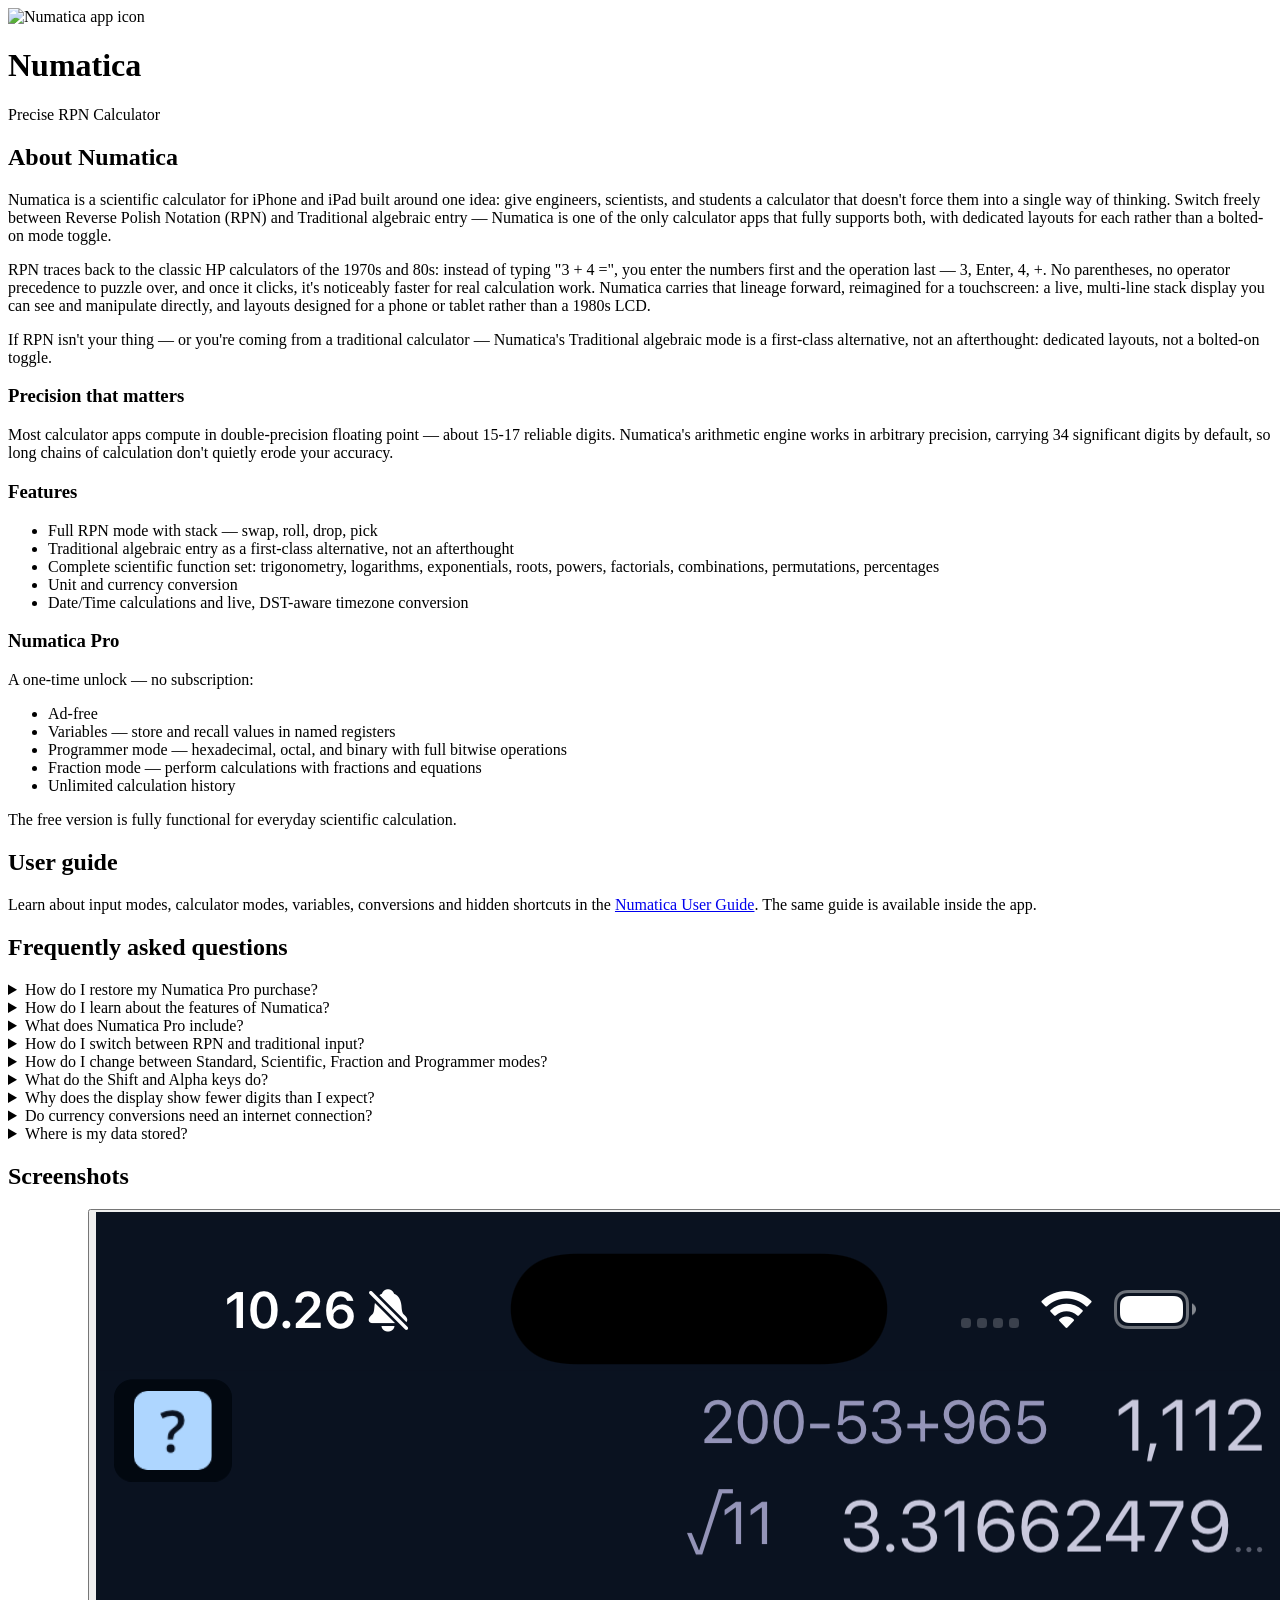
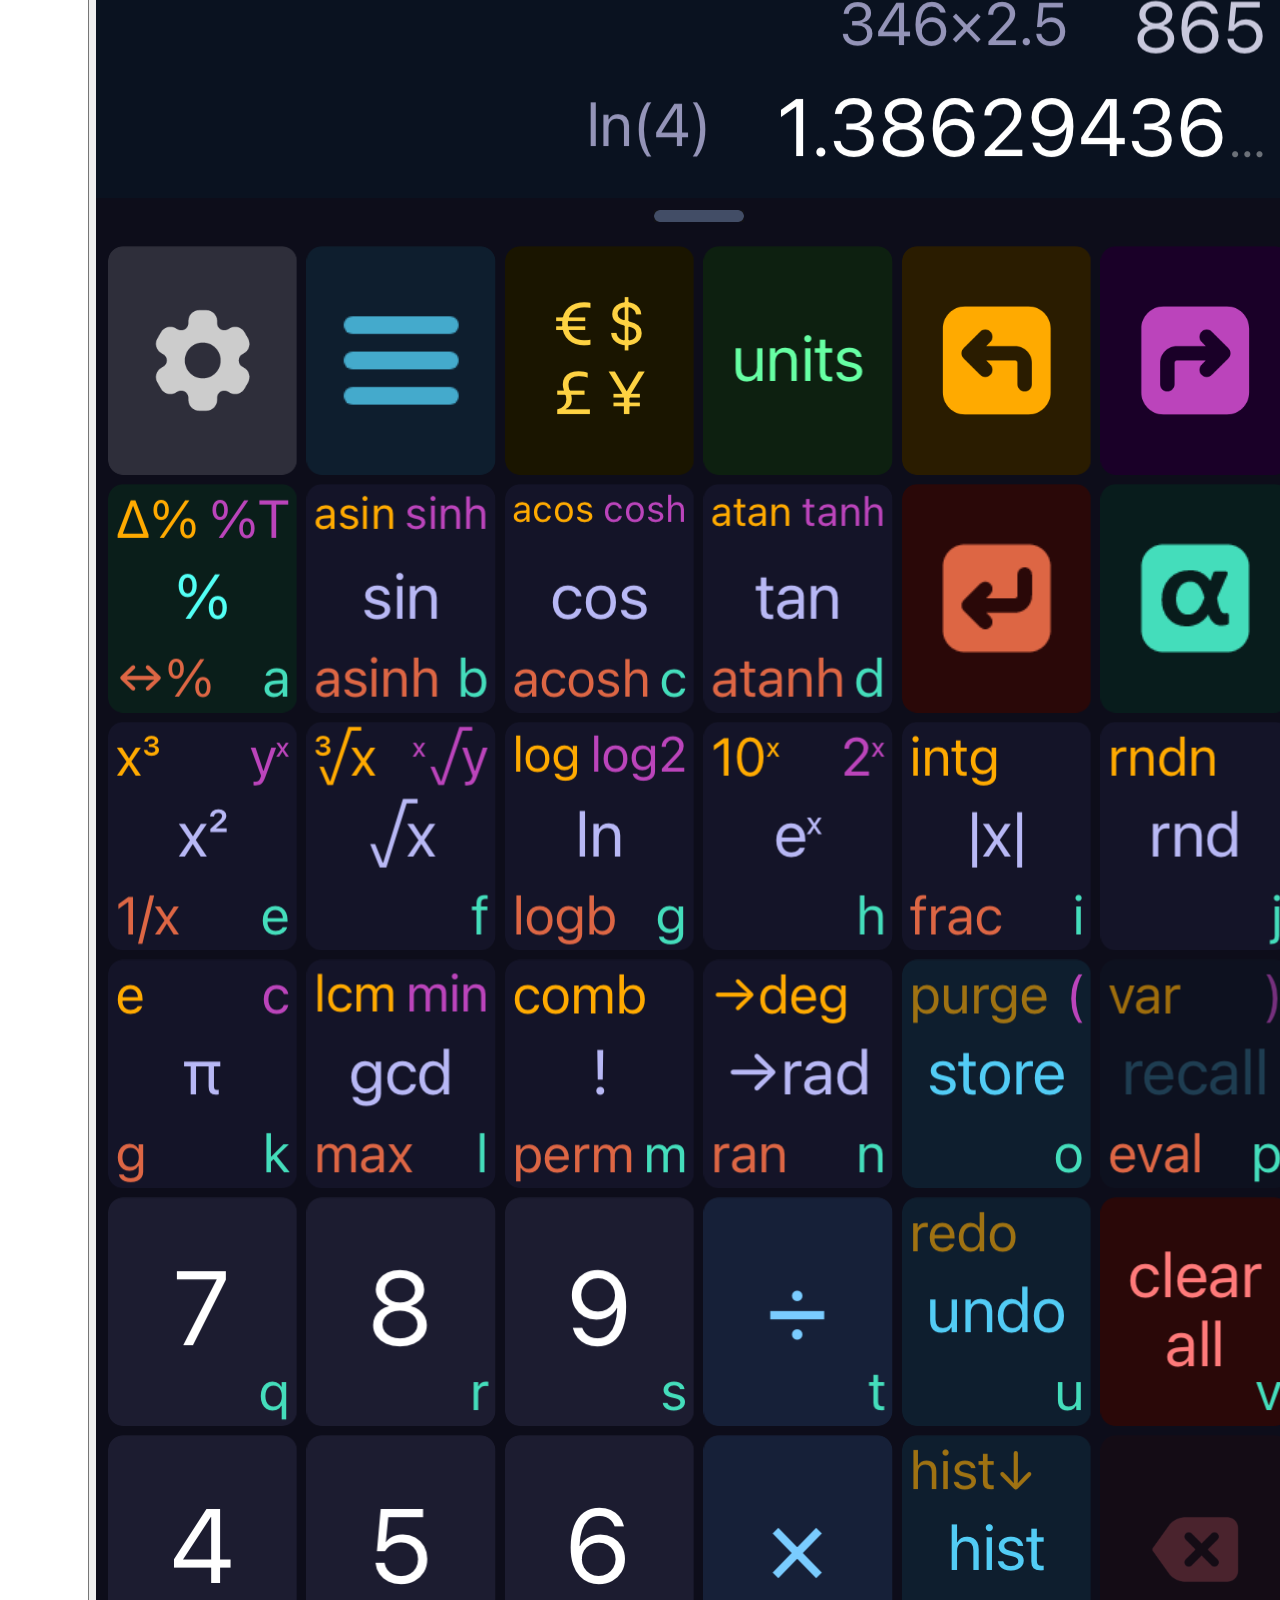
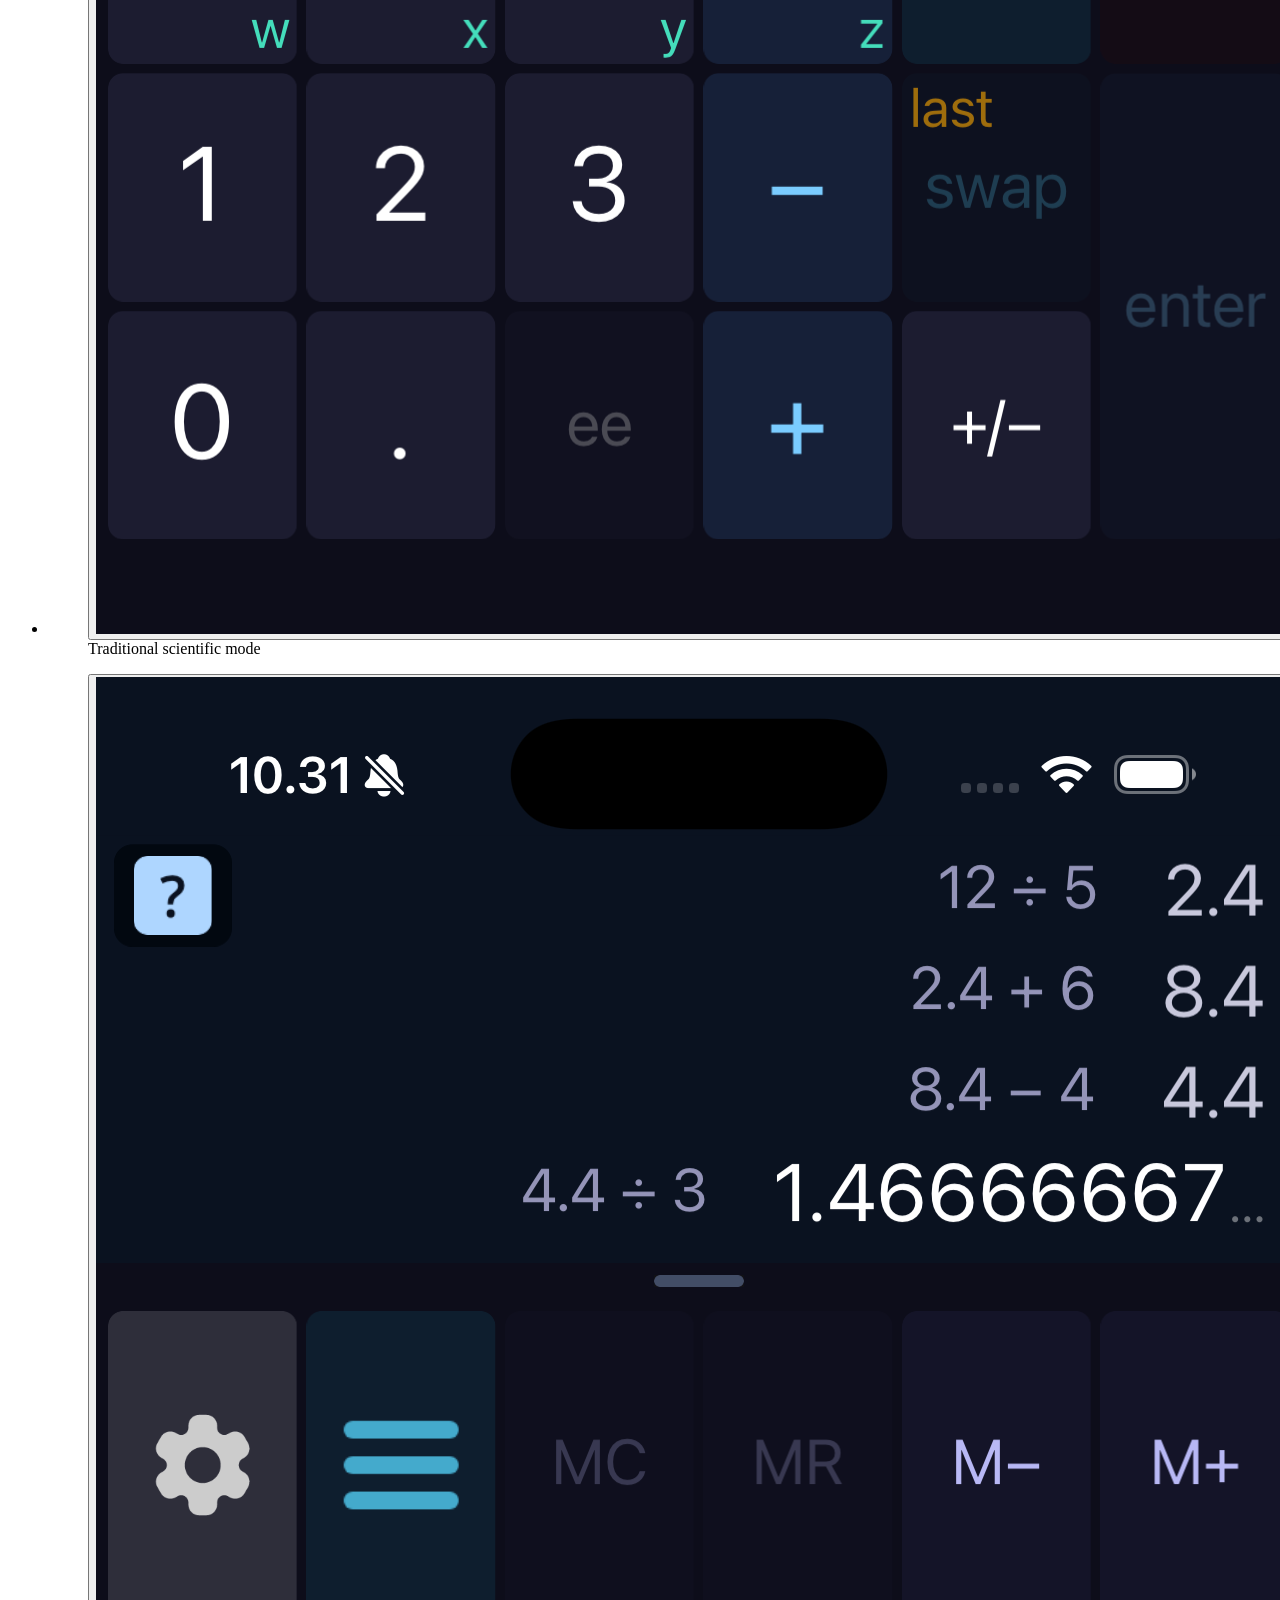
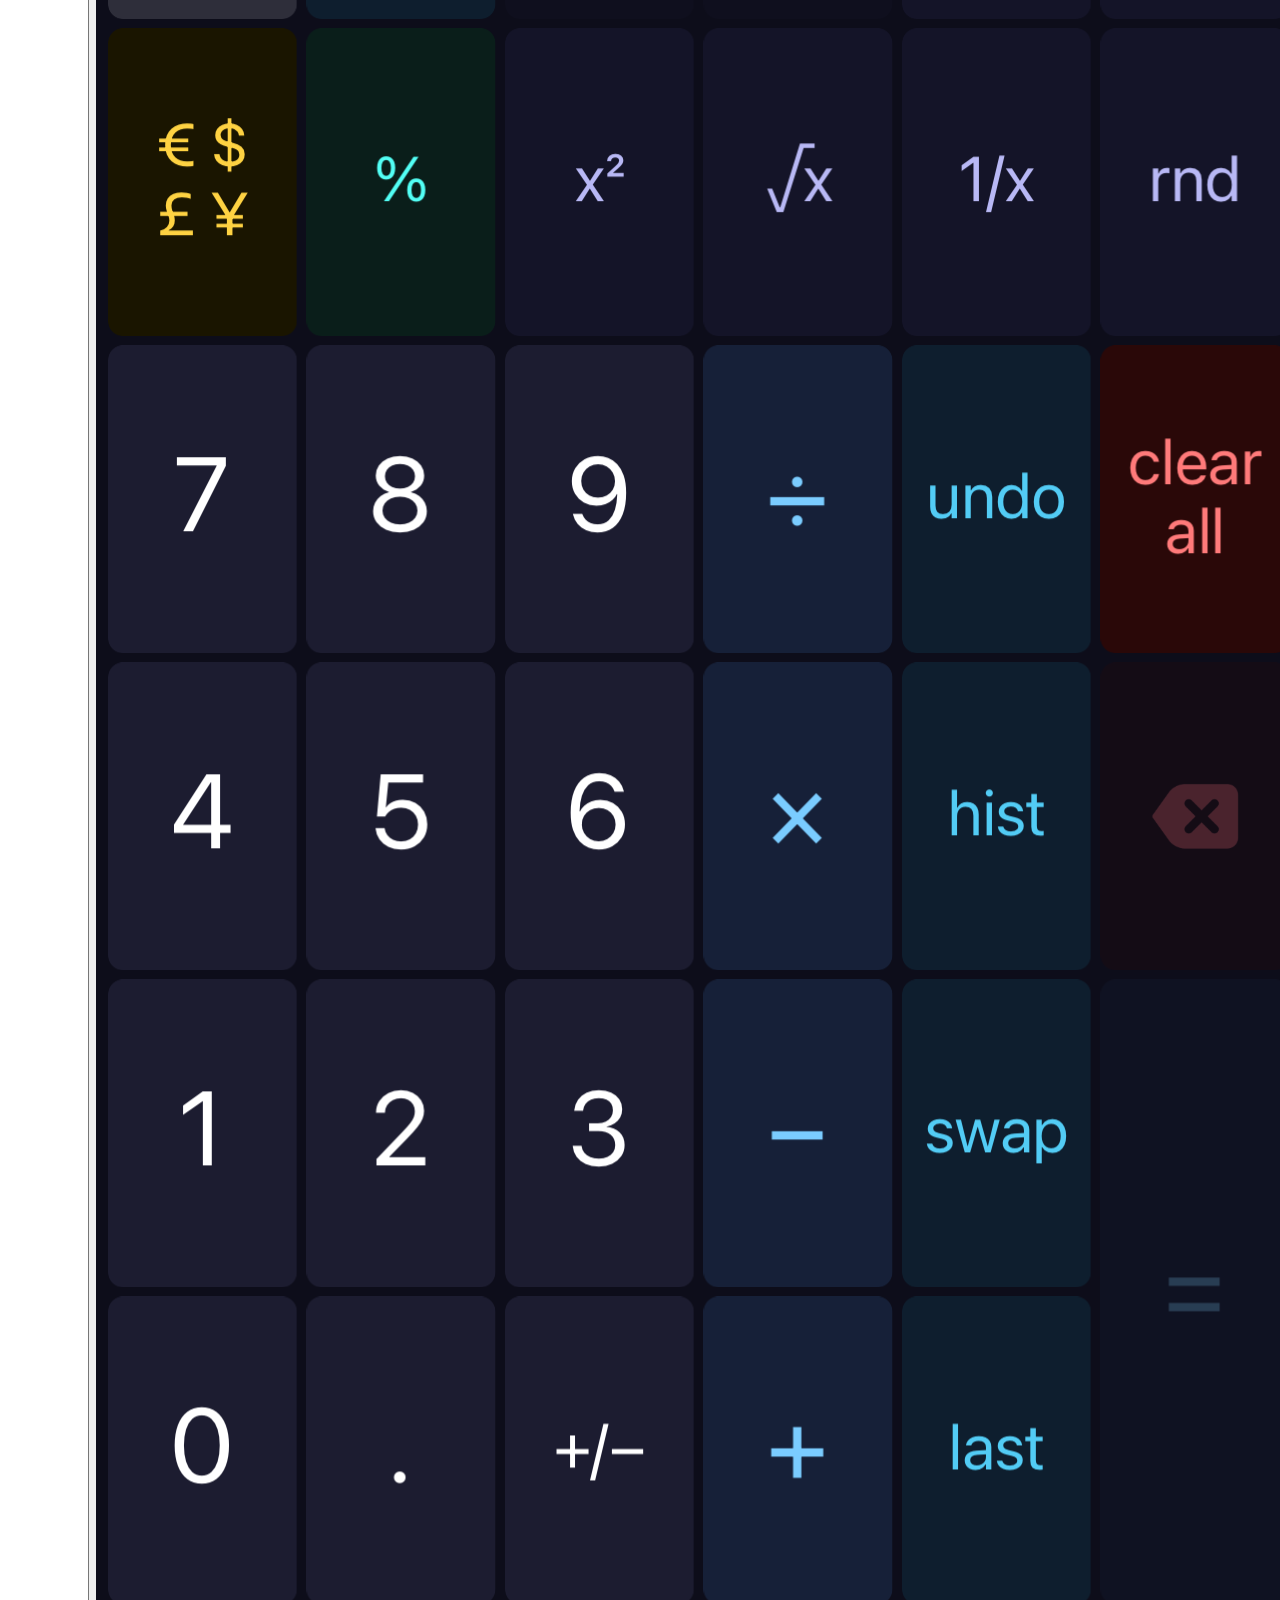
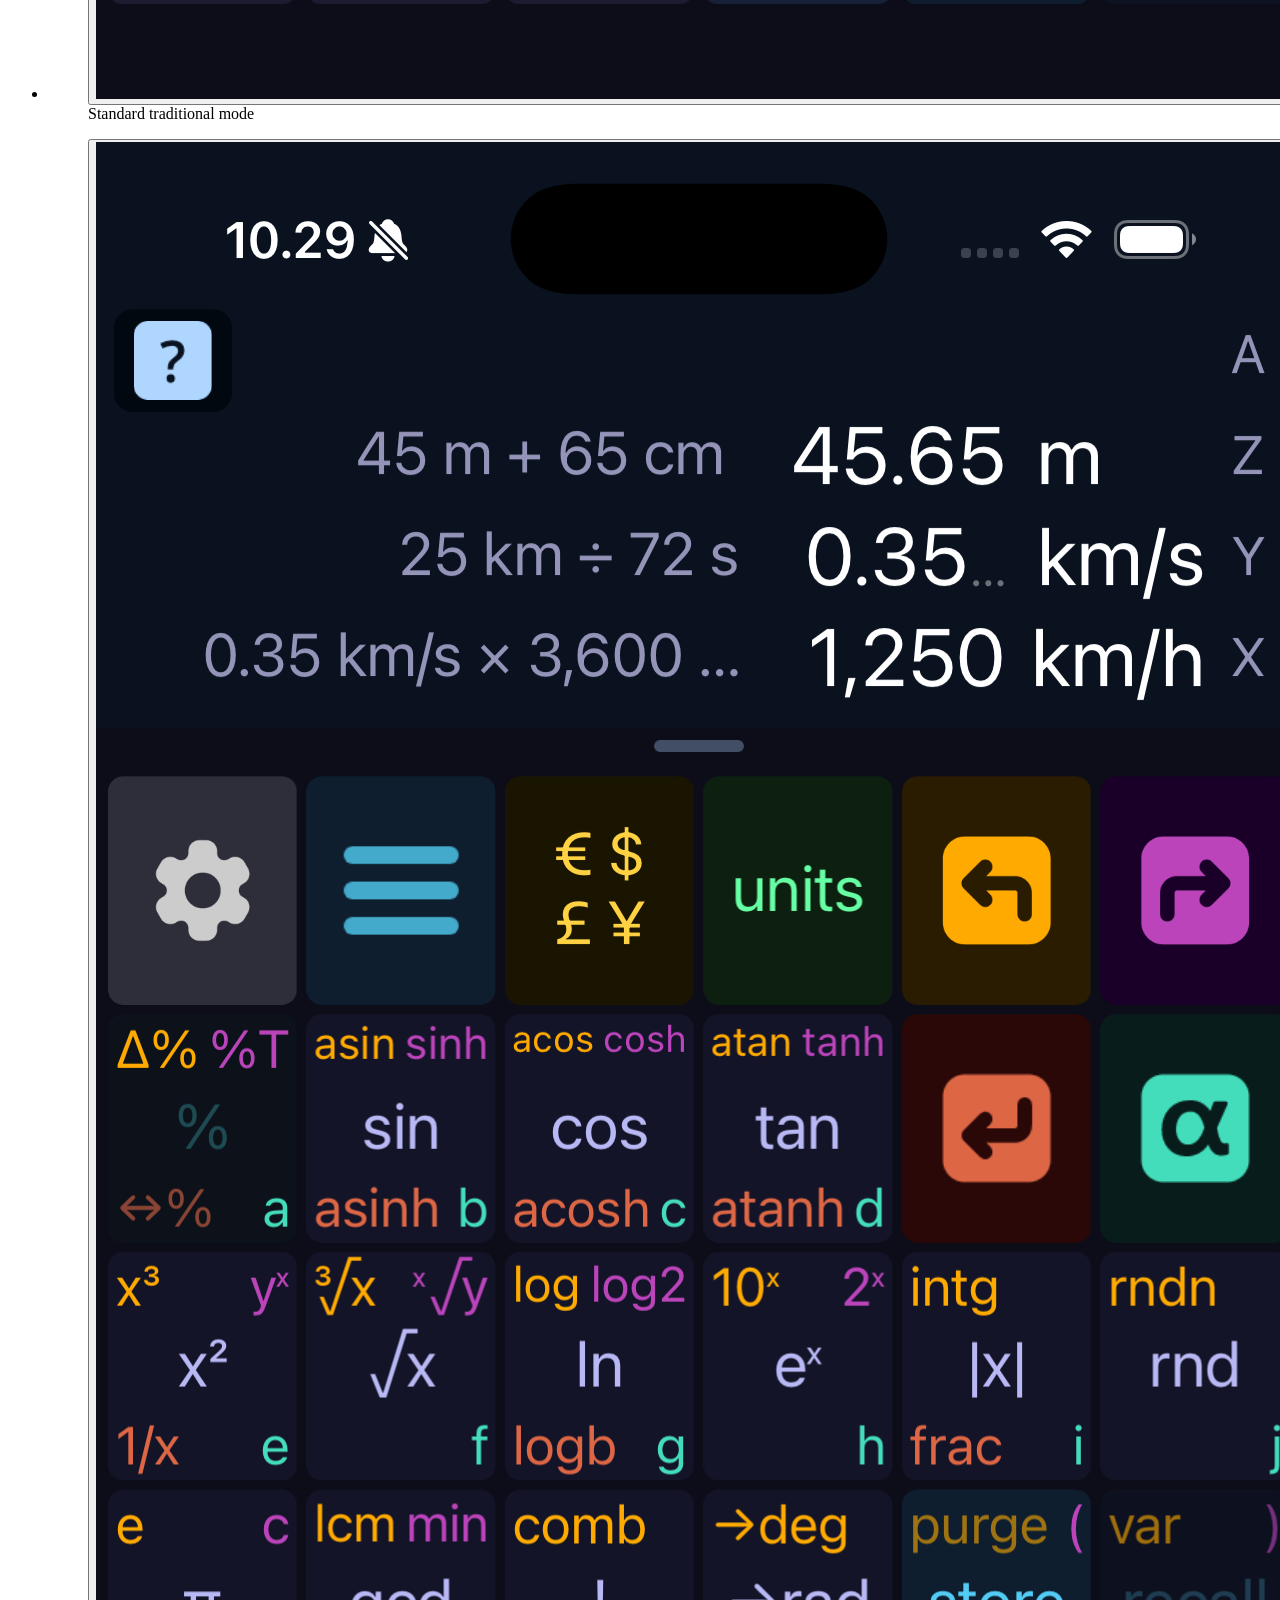
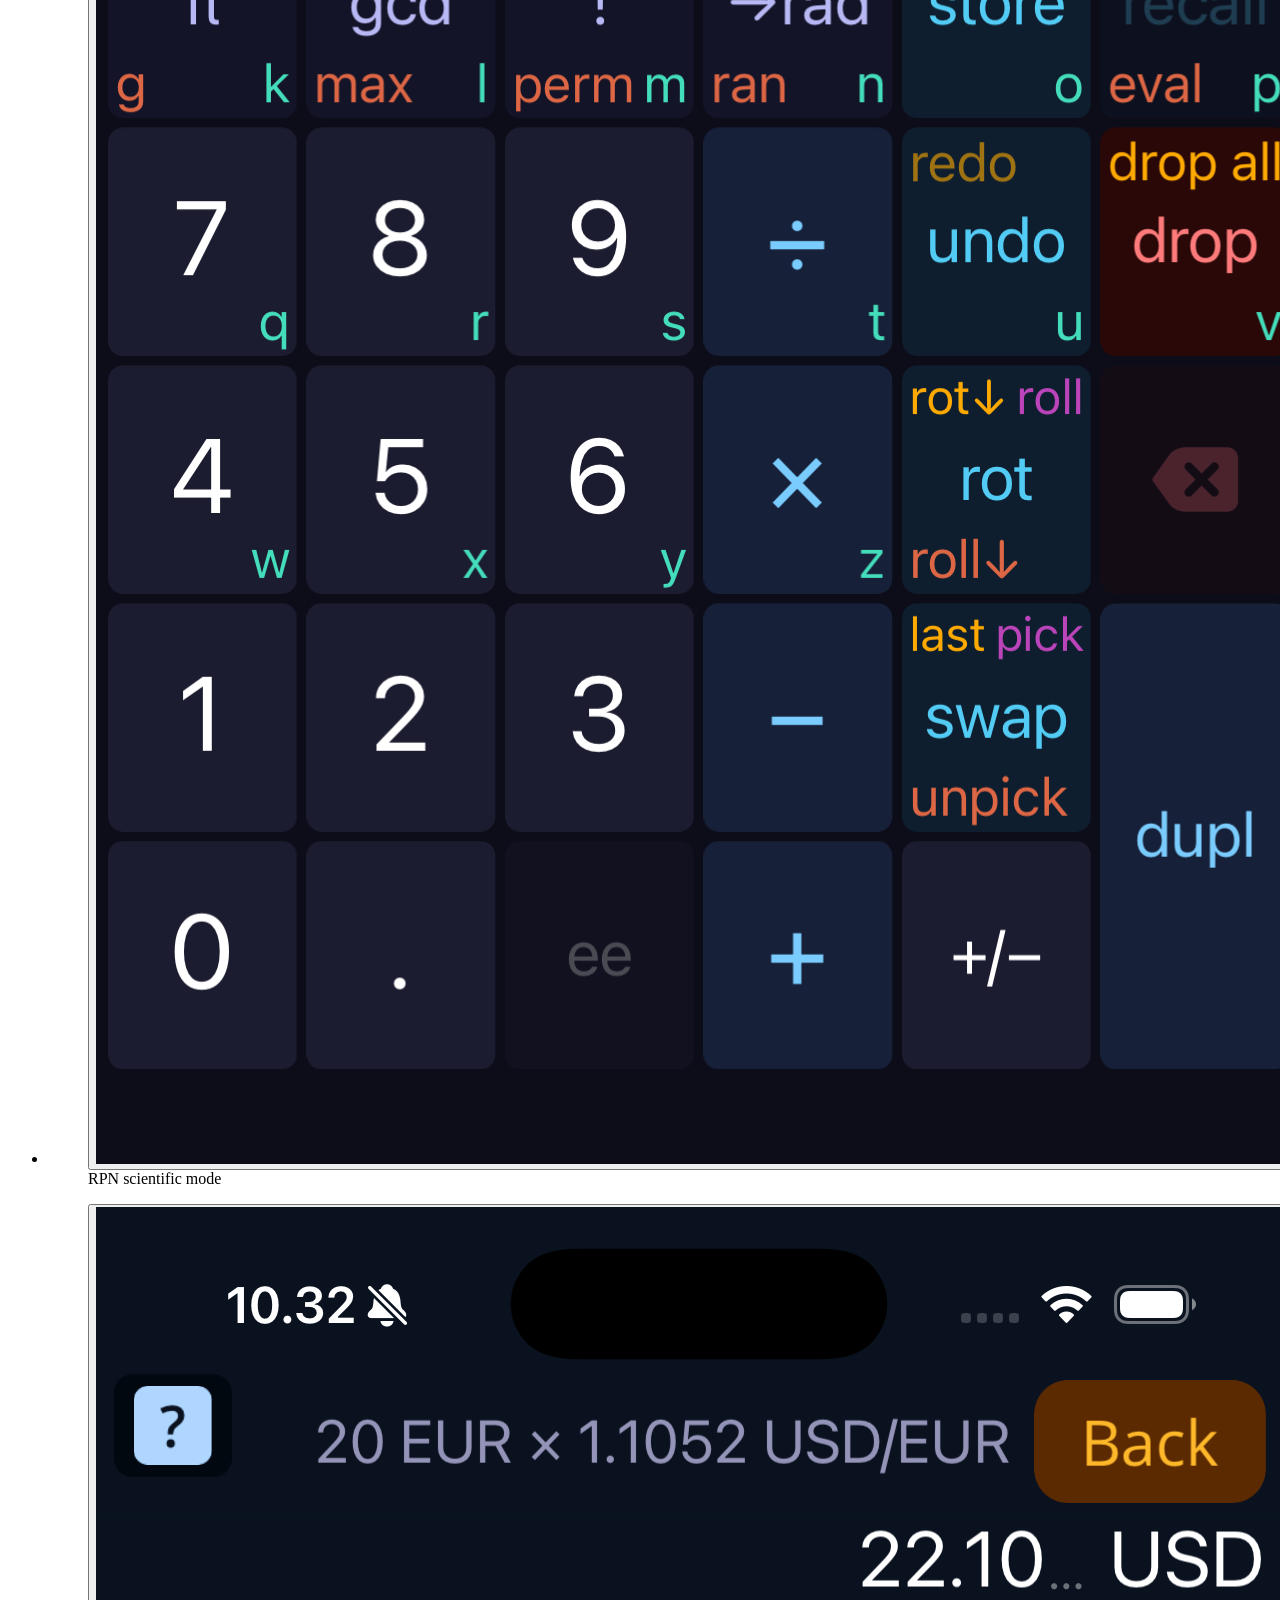
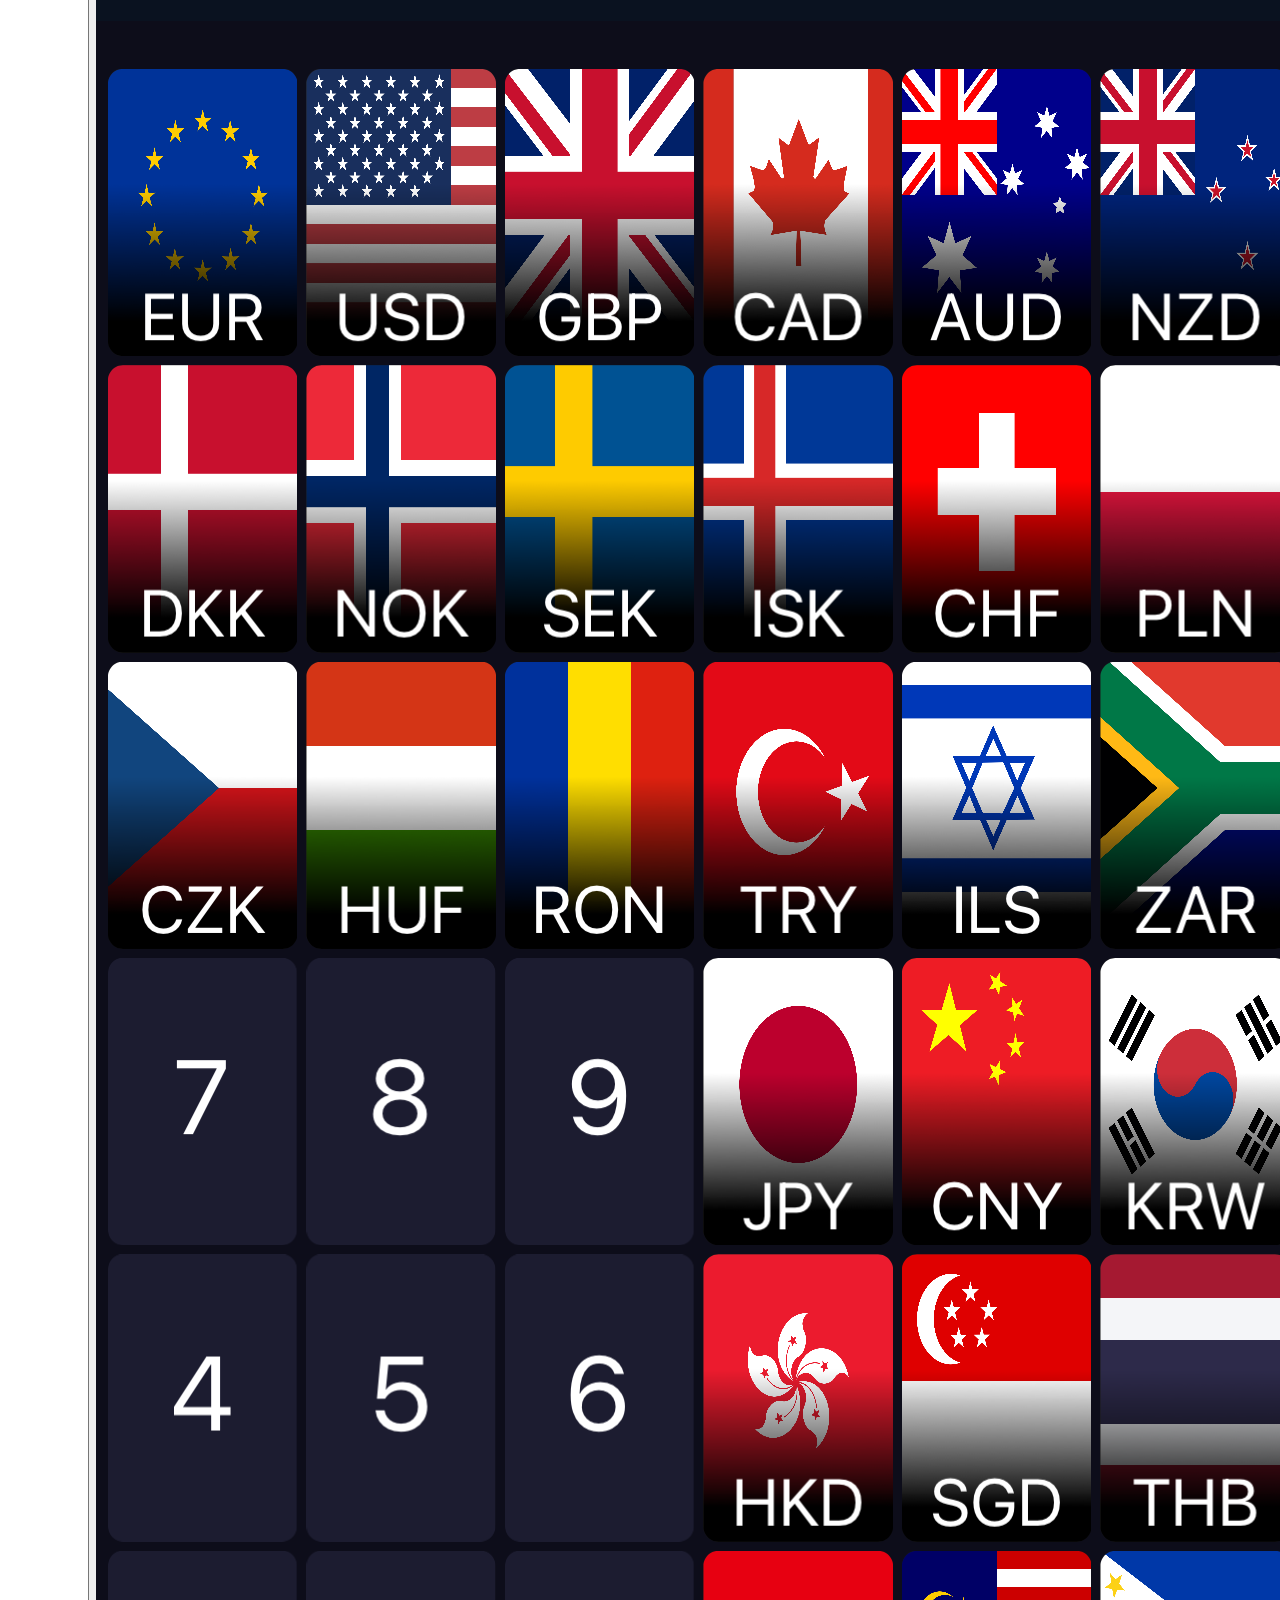
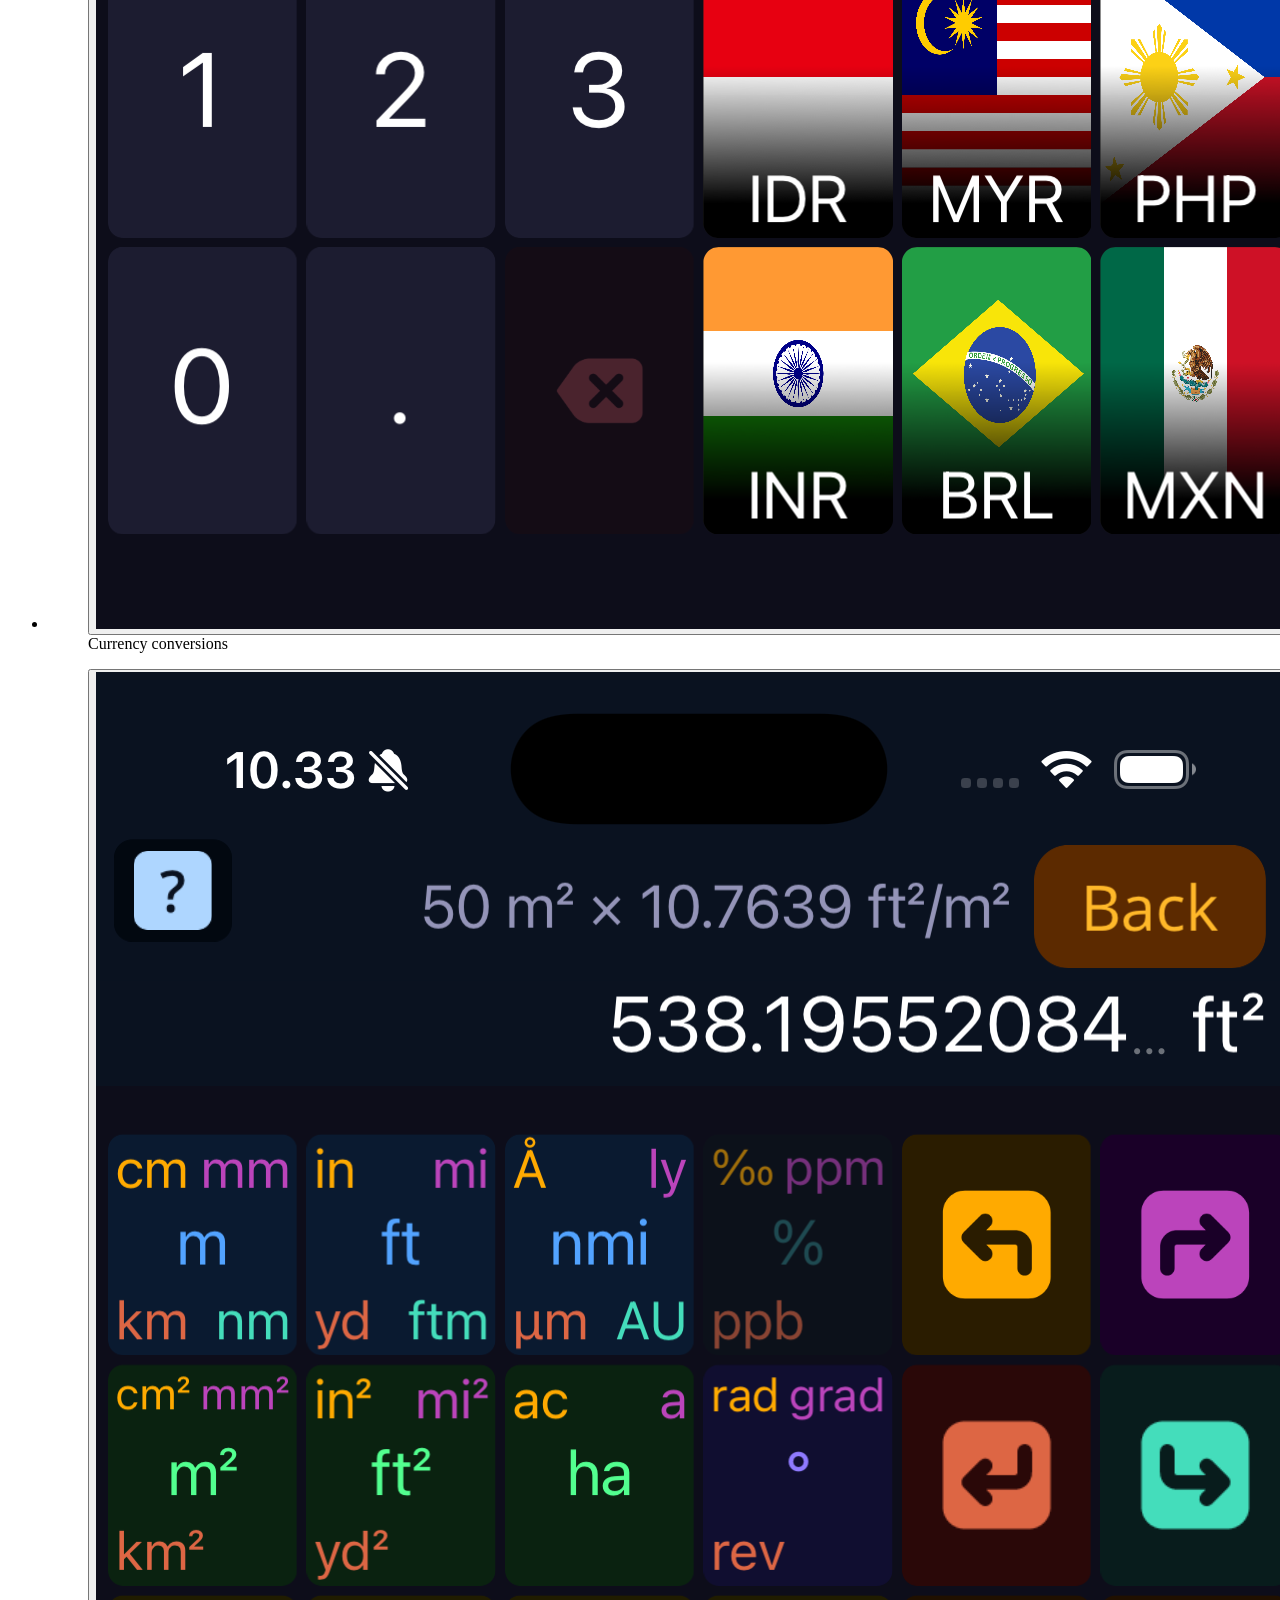
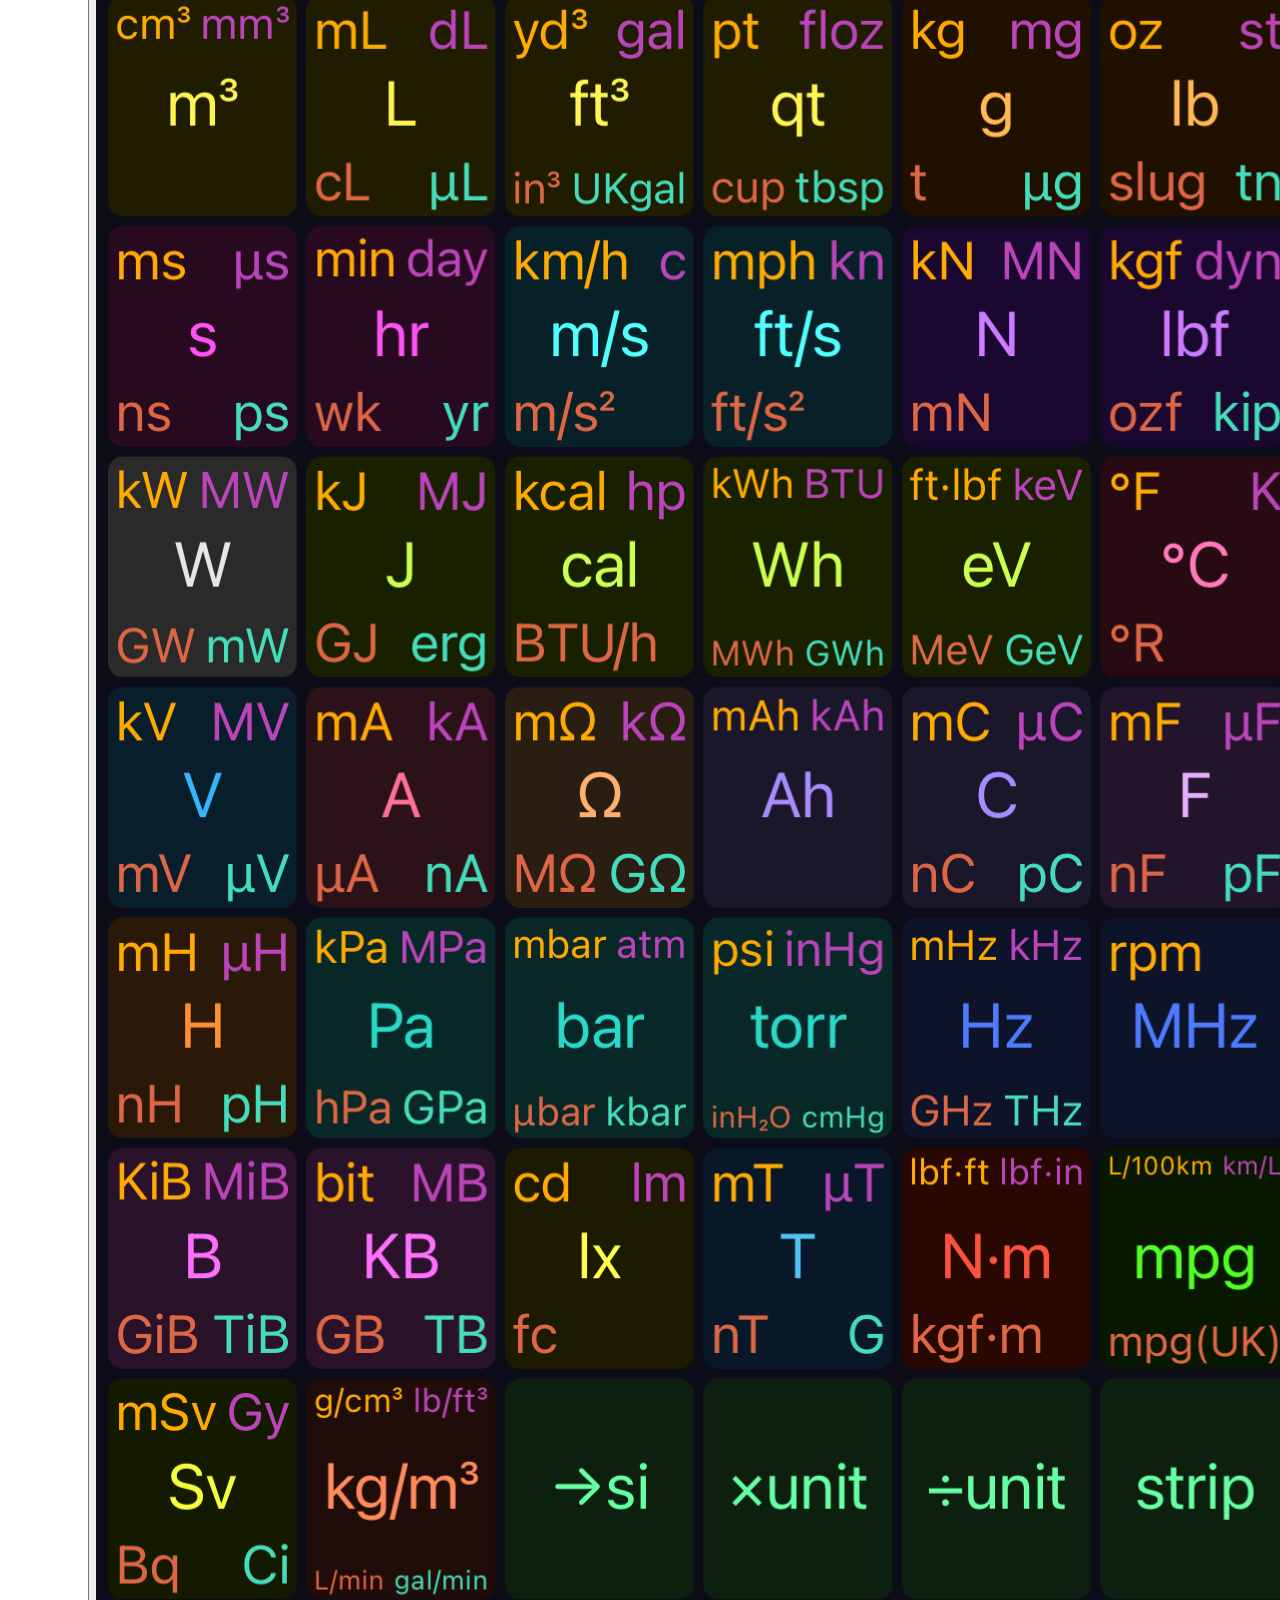
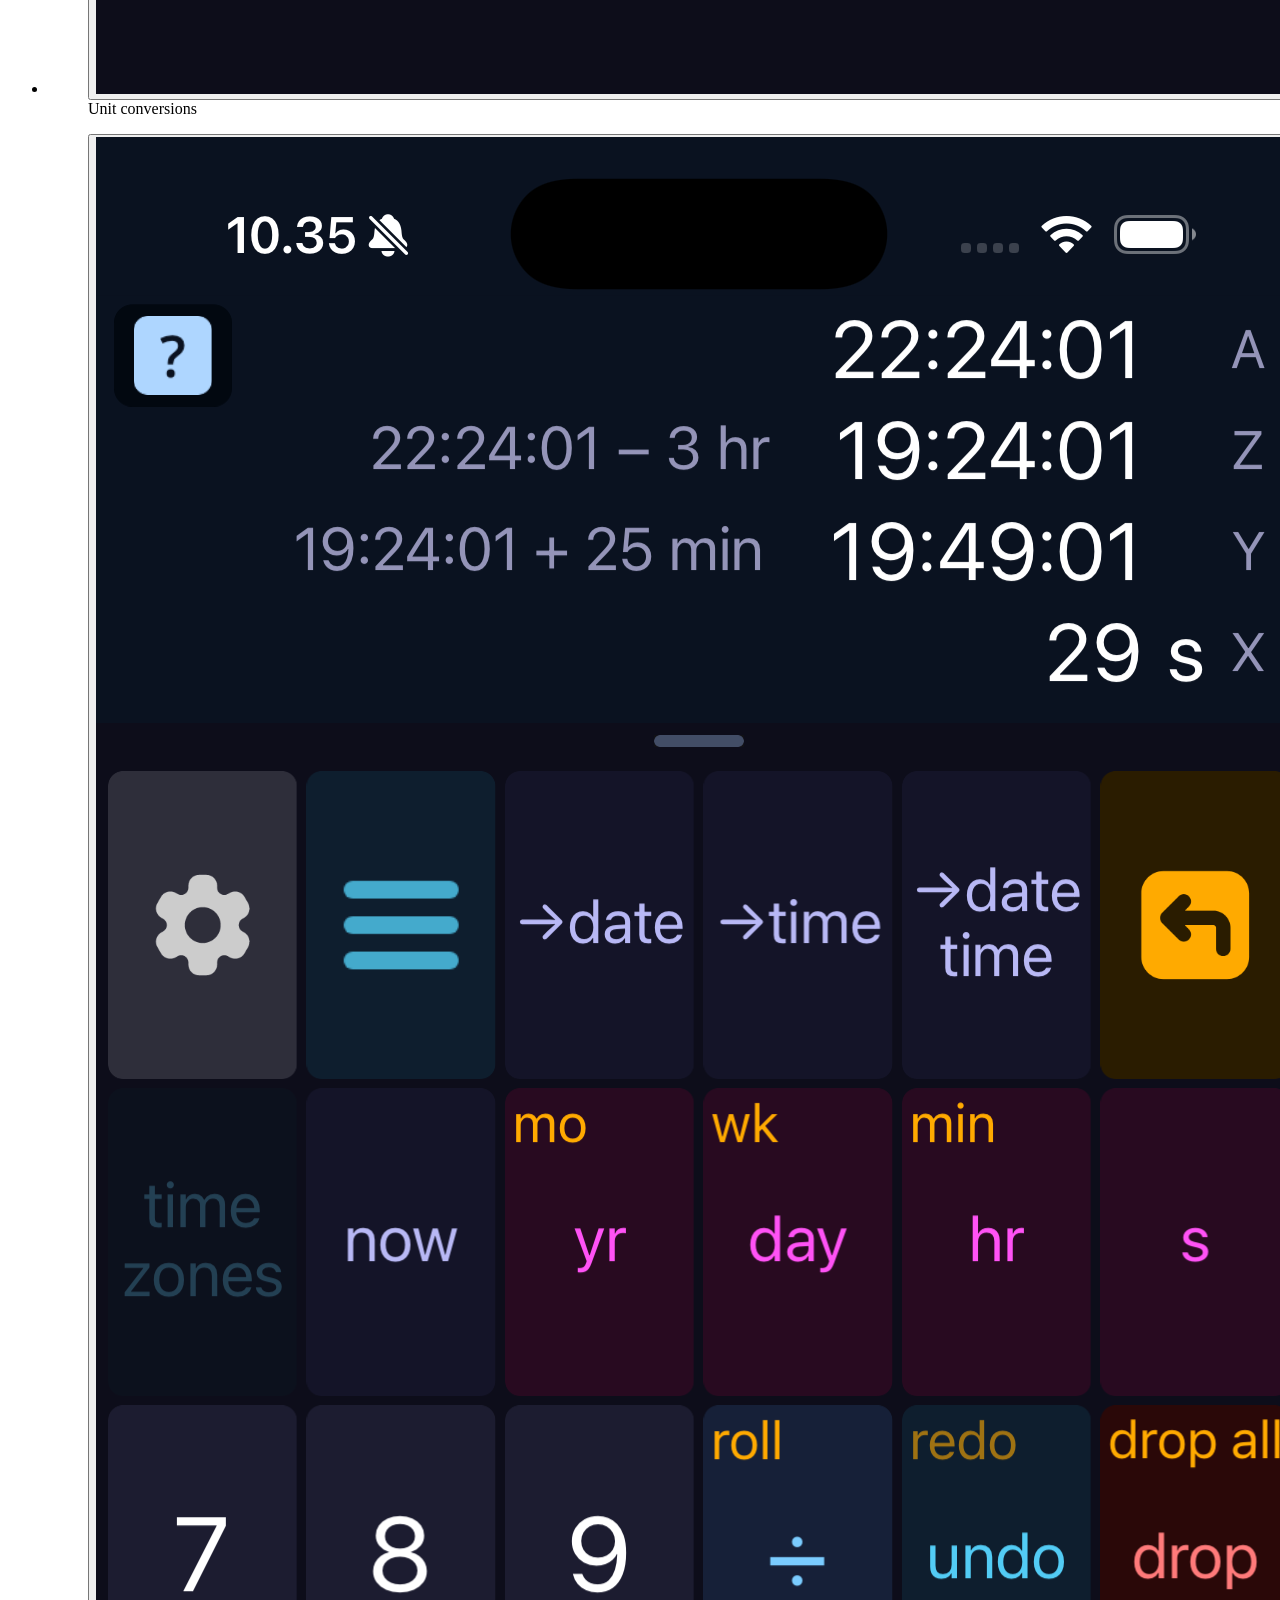
==== index.html @ e8841042 "Update screenshots and remove settings screenshot Co-Authored-By: Claude Opus 5.5 <noreply@anthropic" ====
<!DOCTYPE html>
<html lang="en">
<head>
<meta charset="utf-8">
<meta name="viewport" content="width=device-width, initial-scale=1">
<title>Numatica</title>
<meta name="description" content="Numatica is a scientific calculator for iPhone and iPad that fully supports both RPN and Traditional algebraic entry.">
<link rel="icon" href="favicon.svg" type="image/svg+xml">
<link rel="stylesheet" href="style.css">
</head>
<body>
<main>

<header class="hero">
  <img src="logo.svg" alt="Numatica app icon" width="96" height="96">
  <div>
    <h1>Numatica</h1>
    <p>Precise RPN Calculator</p>
  </div>
</header>

<section class="about">
  <h2>About Numatica</h2>
  <p>Numatica is a scientific calculator for iPhone and iPad built around one idea: give engineers,
    scientists, and students a calculator that doesn't force them into a single way of thinking.
    Switch freely between Reverse Polish Notation (RPN) and Traditional algebraic entry — Numatica is
    one of the only calculator apps that fully supports both, with dedicated layouts for each rather
    than a bolted-on mode toggle.</p>
  <p>RPN traces back to the classic HP calculators of the 1970s and 80s: instead of typing
    "3 + 4 =", you enter the numbers first and the operation last — 3, Enter, 4, +. No parentheses,
    no operator precedence to puzzle over, and once it clicks, it's noticeably faster for real
    calculation work. Numatica carries that lineage forward, reimagined for a touchscreen: a live,
    multi-line stack display you can see and manipulate directly, and
    layouts designed for a phone or tablet rather than a 1980s LCD.</p>
  <p>If RPN isn't your thing — or you're coming from a traditional calculator — Numatica's Traditional
    algebraic mode is a first-class alternative, not an afterthought: dedicated layouts, not a
    bolted-on toggle.</p>

  <h3>Precision that matters</h3>
  <p>Most calculator apps compute in double-precision floating point — about 15-17 reliable digits.
    Numatica's arithmetic engine works in arbitrary precision, carrying 34 significant digits by
    default, so long chains of calculation don't quietly erode your accuracy.</p>

  <h3>Features</h3>
  <ul>
    <li>Full RPN mode with stack — swap, roll, drop, pick</li>
    <li>Traditional algebraic entry as a first-class alternative, not an afterthought</li>
    <li>Complete scientific function set: trigonometry, logarithms, exponentials, roots, powers,
      factorials, combinations, permutations, percentages</li>
    <li>Unit and currency conversion</li>
    <li>Date/Time calculations and live, DST-aware timezone conversion</li>
  </ul>

  <h3>Numatica Pro</h3>
  <p>A one-time unlock — no subscription:</p>
  <ul>
    <li>Ad-free</li>
    <li>Variables — store and recall values in named registers</li>
    <li>Programmer mode — hexadecimal, octal, and binary with full bitwise operations</li>
    <li>Fraction mode — perform calculations with fractions and equations</li>
    <li>Unlimited calculation history</li>
  </ul>
  <p>The free version is fully functional for everyday scientific calculation.</p>
</section>

<h2>User guide</h2>
<p>Learn about input modes, calculator modes, variables, conversions and hidden shortcuts in the
  <a href="guide/">Numatica User Guide</a>. The same guide is available inside the app.</p>

<h2>Frequently asked questions</h2>

<details>
  <summary>How do I restore my Numatica Pro purchase?</summary>
  <p>Open <strong>Settings</strong> and tap <strong>Restore Purchase</strong>, signed in with the same Apple
    Account used to buy Numatica Pro. You can also tap <strong>Restore Purchase</strong> on the Numatica Pro screen.</p>
</details>

<details>
  <summary>How do I learn about the features of Numatica?</summary>
  <p><strong>Help Hint button:</strong> tap the <strong>?</strong> button in the upper-left corner of the
    calculator to enter Help Hint mode. The calculator freezes, and tapping any button shows a popup describing
    what it does. Tap the <strong>?</strong> again, or the popup, to leave Help Hint mode.</p>
  <p><strong>User guide:</strong> in the app, open <strong>Settings</strong>
    and tap the <strong>User Guide</strong> button at the top. You can also access it here at <a href="guide/">Numatica User Guide</a>.</p>
</details>

<details>
  <summary>What does Numatica Pro include?</summary>
  <p>A one-time purchase, with no subscription: variables, Programmer layouts (hex, octal, binary and
    bitwise operations), Fraction and equation mode, full calculation history, and all future Pro features.
    Pro also removes advertising.</p>
</details>

<details>
  <summary>How do I switch between RPN and traditional input?</summary>
  <p>Go to <strong>Settings</strong> &rarr; <strong>Input Mode</strong>. You can switch at any time, and your
    current value carries over. See the <a href="guide/">user guide</a> for how RPN works.</p>
</details>

<details>
  <summary>How do I change between Standard, Scientific, Fraction and Programmer modes?</summary>
  <p>Go to <strong>Settings</strong> &rarr; <strong>Calculator Mode</strong>.</p>
</details>

<details>
  <summary>What do the Shift and Alpha keys do?</summary>
  <p>Each button can carry alternate functions in its corners. Use the <strong>Shift</strong> keys to reach them,
    or the Alpha key to pick variable names. You can also press a button and slide toward the corner holding the
    action you want. Tap the <strong>?</strong> icon in the top-left status bar, then tap any button to see what it does.</p>
</details>

<details>
  <summary>Why does the display show fewer digits than I expect?</summary>
  <p>Numatica rounds the display to your decimal-places setting but keeps full precision internally.
    Tap the value on screen to toggle between the rounded and the full-precision display.
    Change the number of decimal places displayed in <strong>Settings</strong>.</p>
</details>

<details>
  <summary>Do currency conversions need an internet connection?</summary>
  <p>Currency conversions use live exchange rates, so they need a connection to update.</p>
</details>

<details>
  <summary>Where is my data stored?</summary>
  <p>Your calculations, history, variables and settings are stored only on your device. See the
    <a href="privacy/">Privacy Policy</a> for details.</p>
</details>

<h2>Screenshots</h2>
<ul class="shots">
  <li><figure><button class="zoom" type="button"><img src="img/01-traditional-scientific.png" width="1206" height="2622" loading="lazy" alt="Traditional scientific calculator keypad"></button><figcaption>Traditional scientific mode</figcaption></figure></li>
  <li><figure><button class="zoom" type="button"><img src="img/02-standard-traditional.png" width="1206" height="2622" loading="lazy" alt="Standard calculator keypad"></button><figcaption>Standard traditional mode</figcaption></figure></li>
  <li><figure><button class="zoom" type="button"><img src="img/03-rpn-scientific.png" width="1206" height="2622" loading="lazy" alt="Scientific calculator with a multi-line stack display"></button><figcaption>RPN scientific mode</figcaption></figure></li>
  <li><figure><button class="zoom" type="button"><img src="img/04-currencies.png" width="1206" height="2622" loading="lazy" alt="Currency conversion browser"></button><figcaption>Currency conversions</figcaption></figure></li>
  <li><figure><button class="zoom" type="button"><img src="img/05-units.png" width="1206" height="2622" loading="lazy" alt="Unit conversion browser"></button><figcaption>Unit conversions</figcaption></figure></li>
  <li><figure><button class="zoom" type="button"><img src="img/06-date-time.png" width="1206" height="2622" loading="lazy" alt="Date and time calculations"></button><figcaption>Date &amp; time mode</figcaption></figure></li>
  <li><figure><button class="zoom" type="button"><img src="img/07-timezones.png" width="1206" height="2622" loading="lazy" alt="Time zone conversion"></button><figcaption>Time zone conversions</figcaption></figure></li>
  <li><figure><button class="zoom" type="button"><img src="img/08-programmer.png" width="1206" height="2622" loading="lazy" alt="Programmer mode with hexadecimal keypad"></button><figcaption>Programmer mode</figcaption></figure></li>
  <li><figure><button class="zoom" type="button"><img src="img/09-history.png" width="1206" height="2622" loading="lazy" alt="Calculation history"></button><figcaption>Calculation history</figcaption></figure></li>
</ul>

<section class="contact">
  <h2>Contact</h2>
  <p><a href="mailto:numatica@fastmail.com">numatica@fastmail.com</a></p>
</section>

</main>

<dialog class="lightbox" aria-label="Screenshot viewer">
  <img alt="">
  <p class="lb-caption"></p>
  <button type="button" class="lb-btn lb-close" aria-label="Close">&times;</button>
  <button type="button" class="lb-btn lb-prev" aria-label="Previous screenshot">&lsaquo;</button>
  <button type="button" class="lb-btn lb-next" aria-label="Next screenshot">&rsaquo;</button>
</dialog>

<script>
(function () {
  var dialog = document.querySelector(".lightbox");
  if (!dialog || !dialog.showModal) { return; }
  var thumbs = Array.prototype.slice.call(document.querySelectorAll(".shots .zoom"));
  var img = dialog.querySelector("img");
  var caption = dialog.querySelector(".lb-caption");
  var current = 0;

  function show(i) {
    current = (i + thumbs.length) % thumbs.length;
    var src = thumbs[current].querySelector("img");
    img.src = src.getAttribute("src");
    img.alt = src.alt;
    caption.textContent = thumbs[current].parentNode.querySelector("figcaption").textContent;
  }

  thumbs.forEach(function (t, i) {
    t.addEventListener("click", function () {
      show(i);
      dialog.showModal();
      document.documentElement.classList.add("lb-open");
    });
  });

  dialog.querySelector(".lb-prev").addEventListener("click", function (e) { e.stopPropagation(); show(current - 1); });
  dialog.querySelector(".lb-next").addEventListener("click", function (e) { e.stopPropagation(); show(current + 1); });
  dialog.addEventListener("click", function () { dialog.close(); });
  dialog.addEventListener("close", function () {
    document.documentElement.classList.remove("lb-open");
    thumbs[current].focus();
  });
  dialog.addEventListener("keydown", function (e) {
    if (e.key === "ArrowLeft") { show(current - 1); }
    else if (e.key === "ArrowRight") { show(current + 1); }
  });
})();
</script>

<footer>
  <a href="guide/">User Guide</a> &middot;
  <a href="privacy/">Privacy Policy</a> &middot;
  &copy; Jesper Laursen Thiesen
</footer>
</body>
</html>
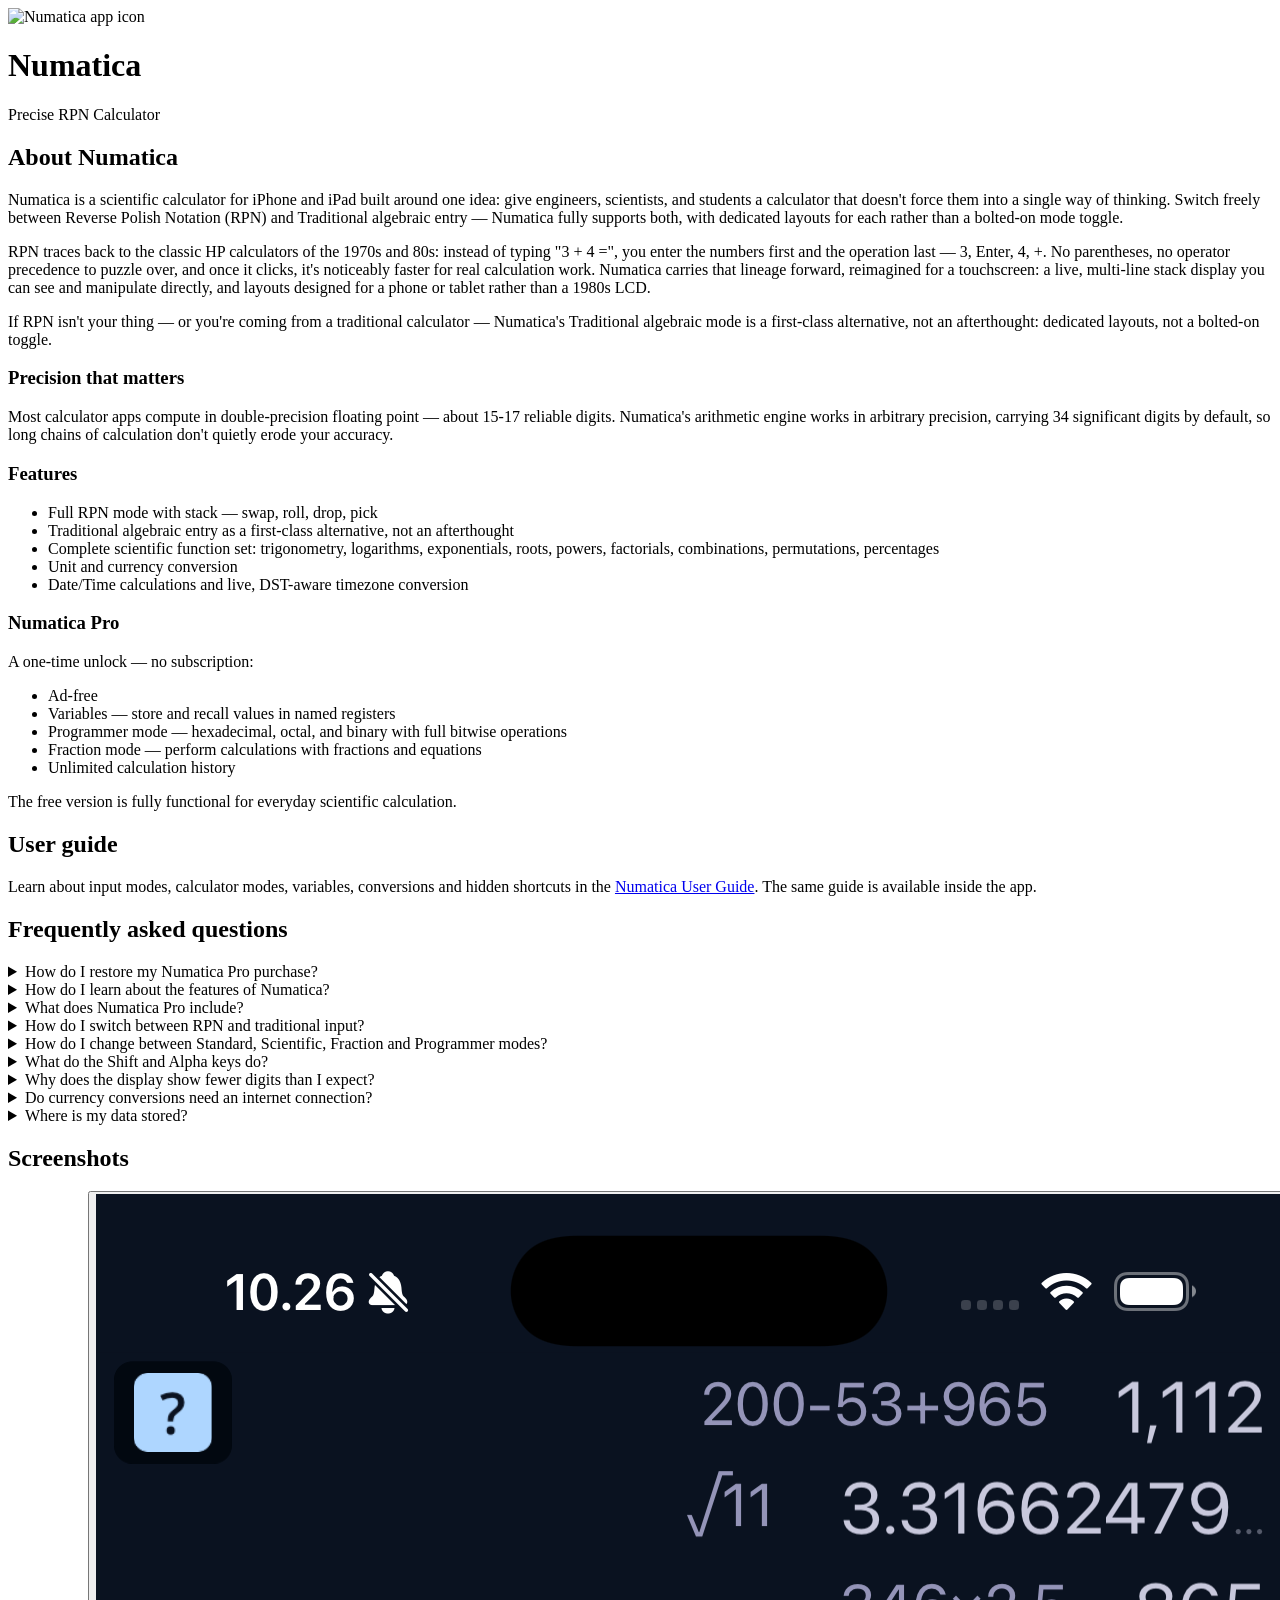
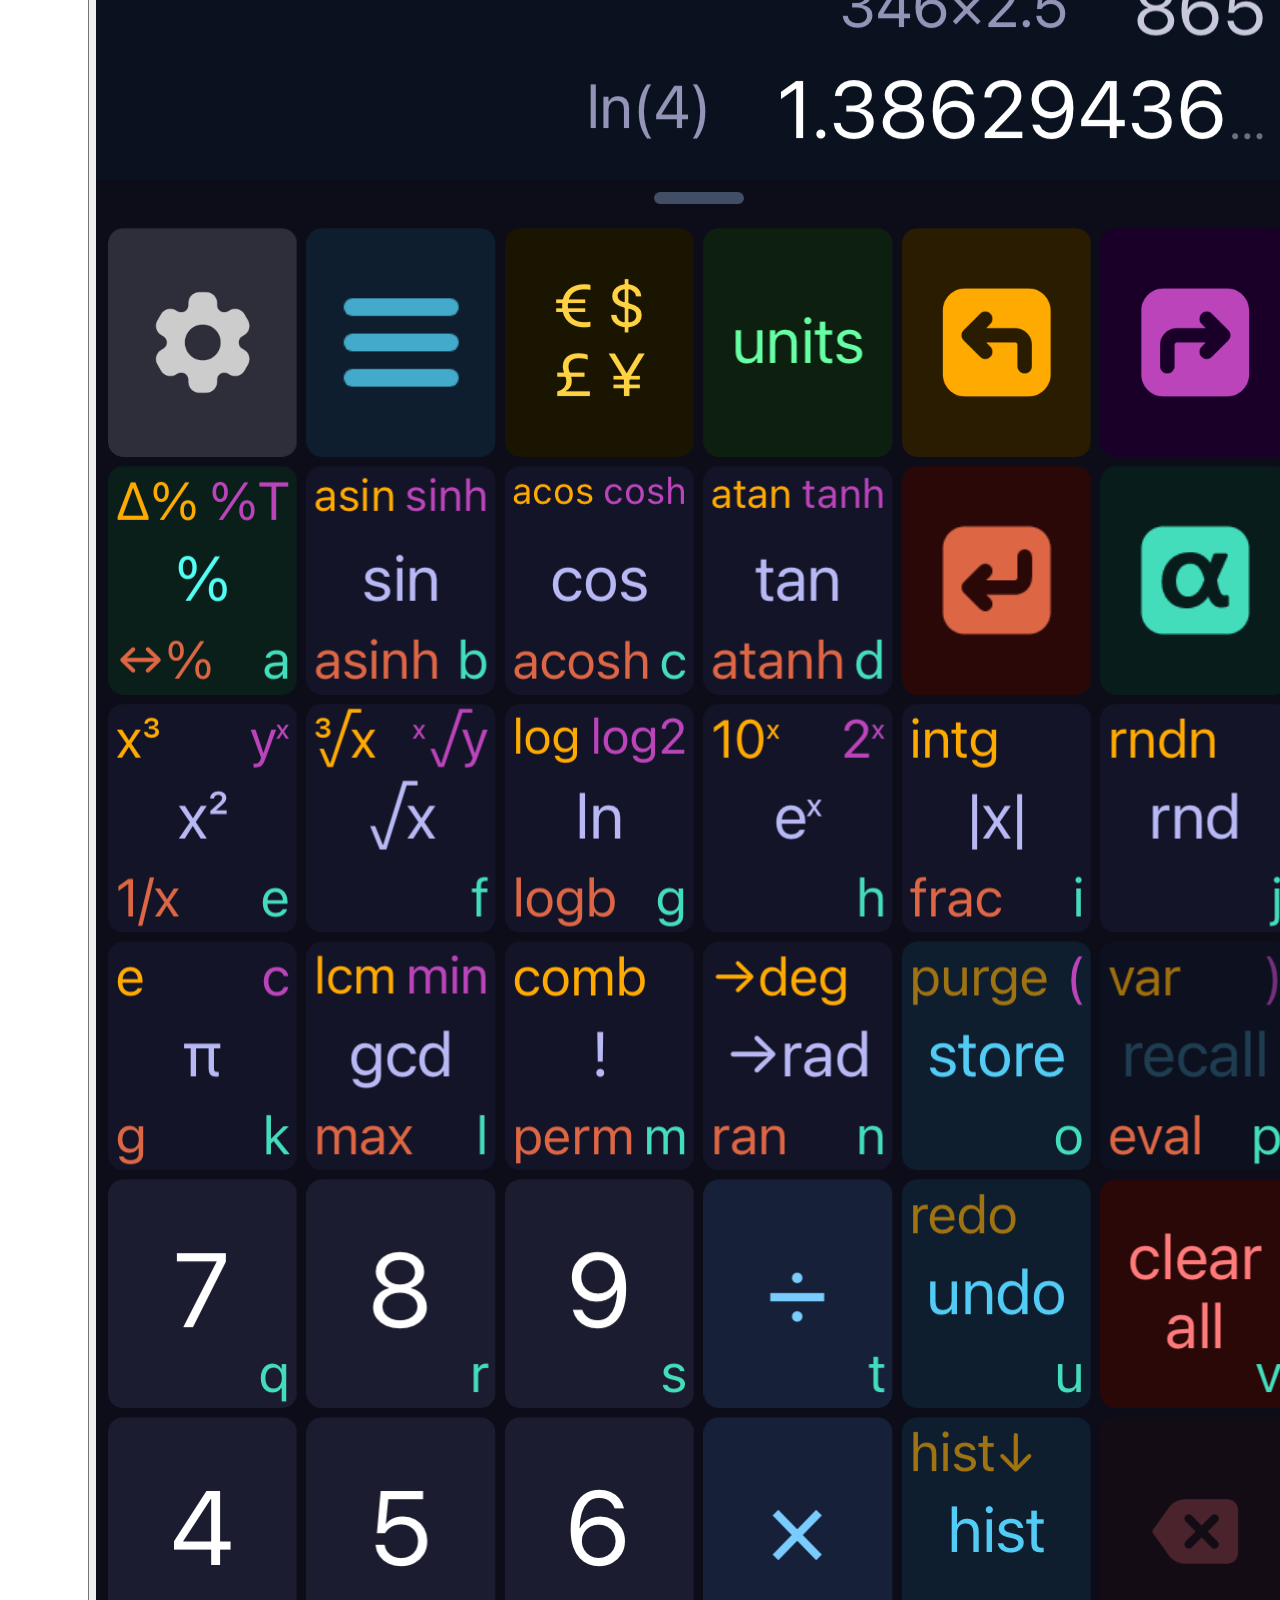
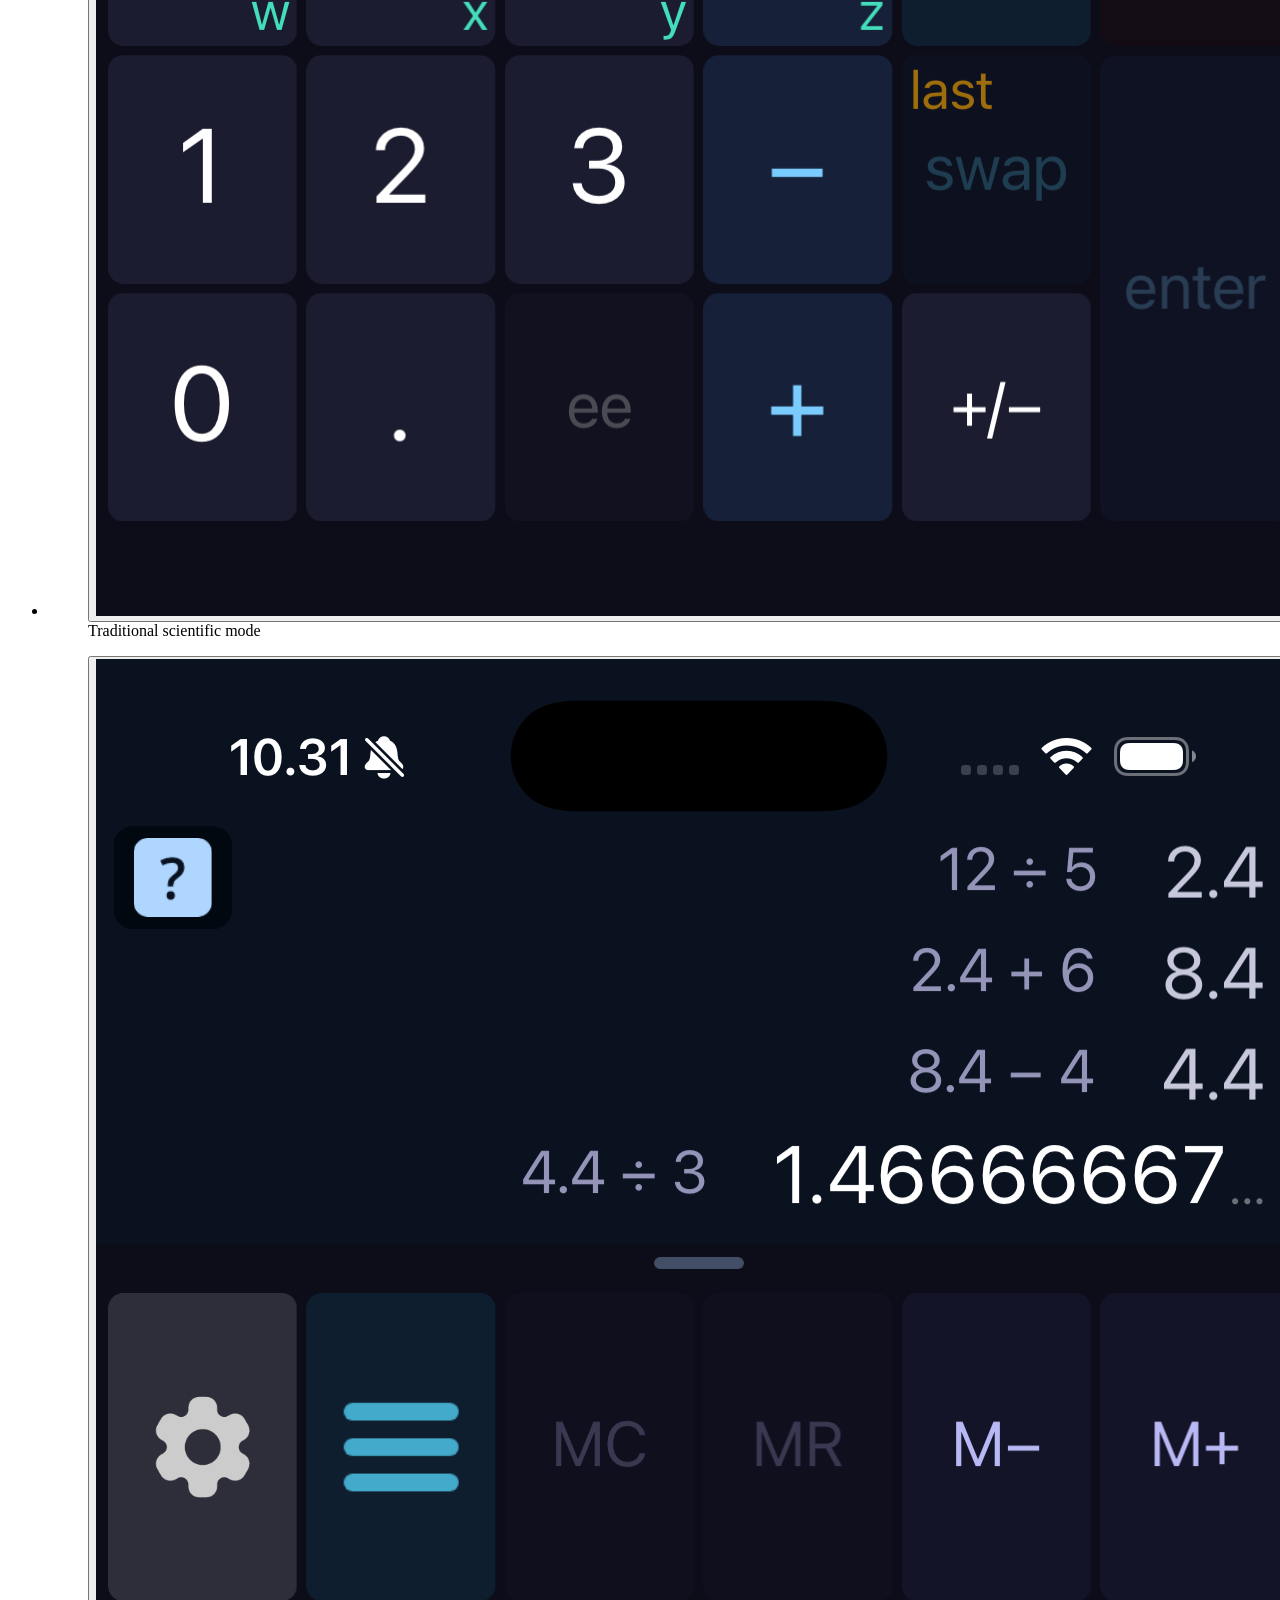
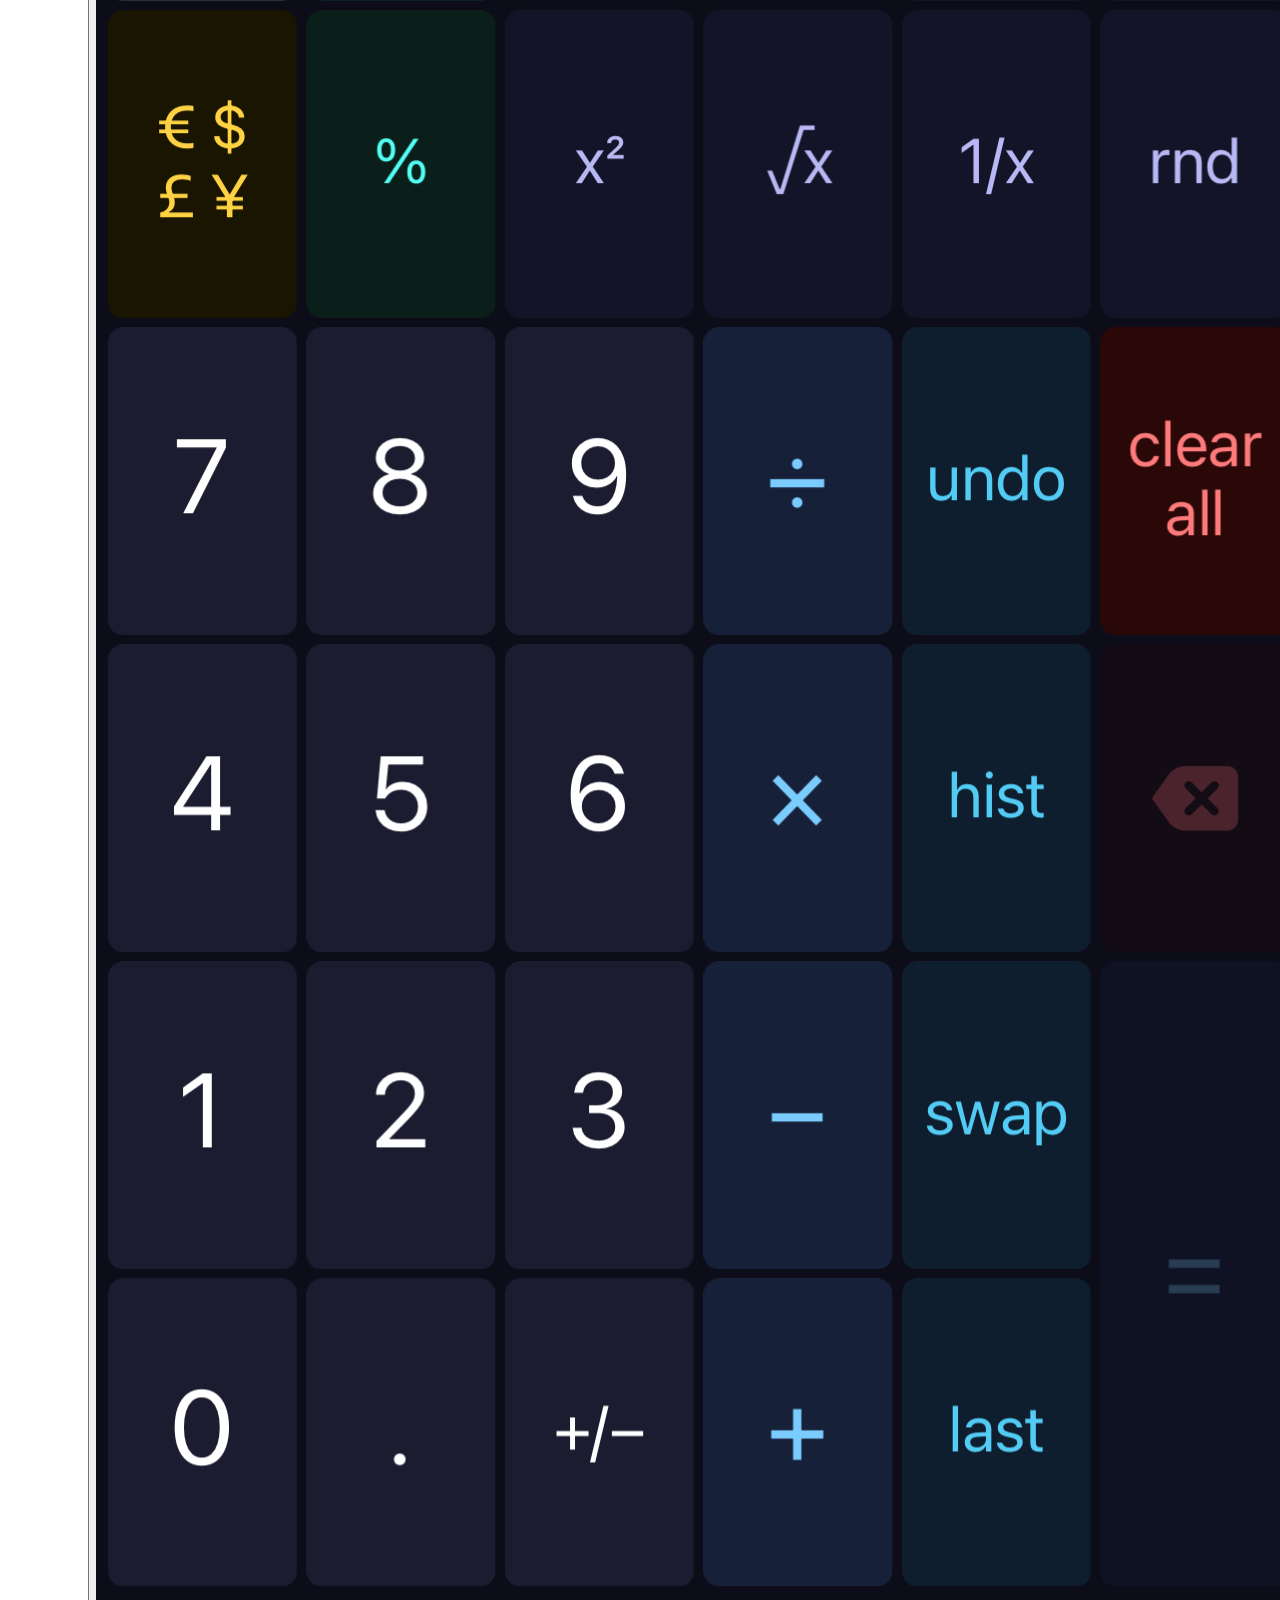
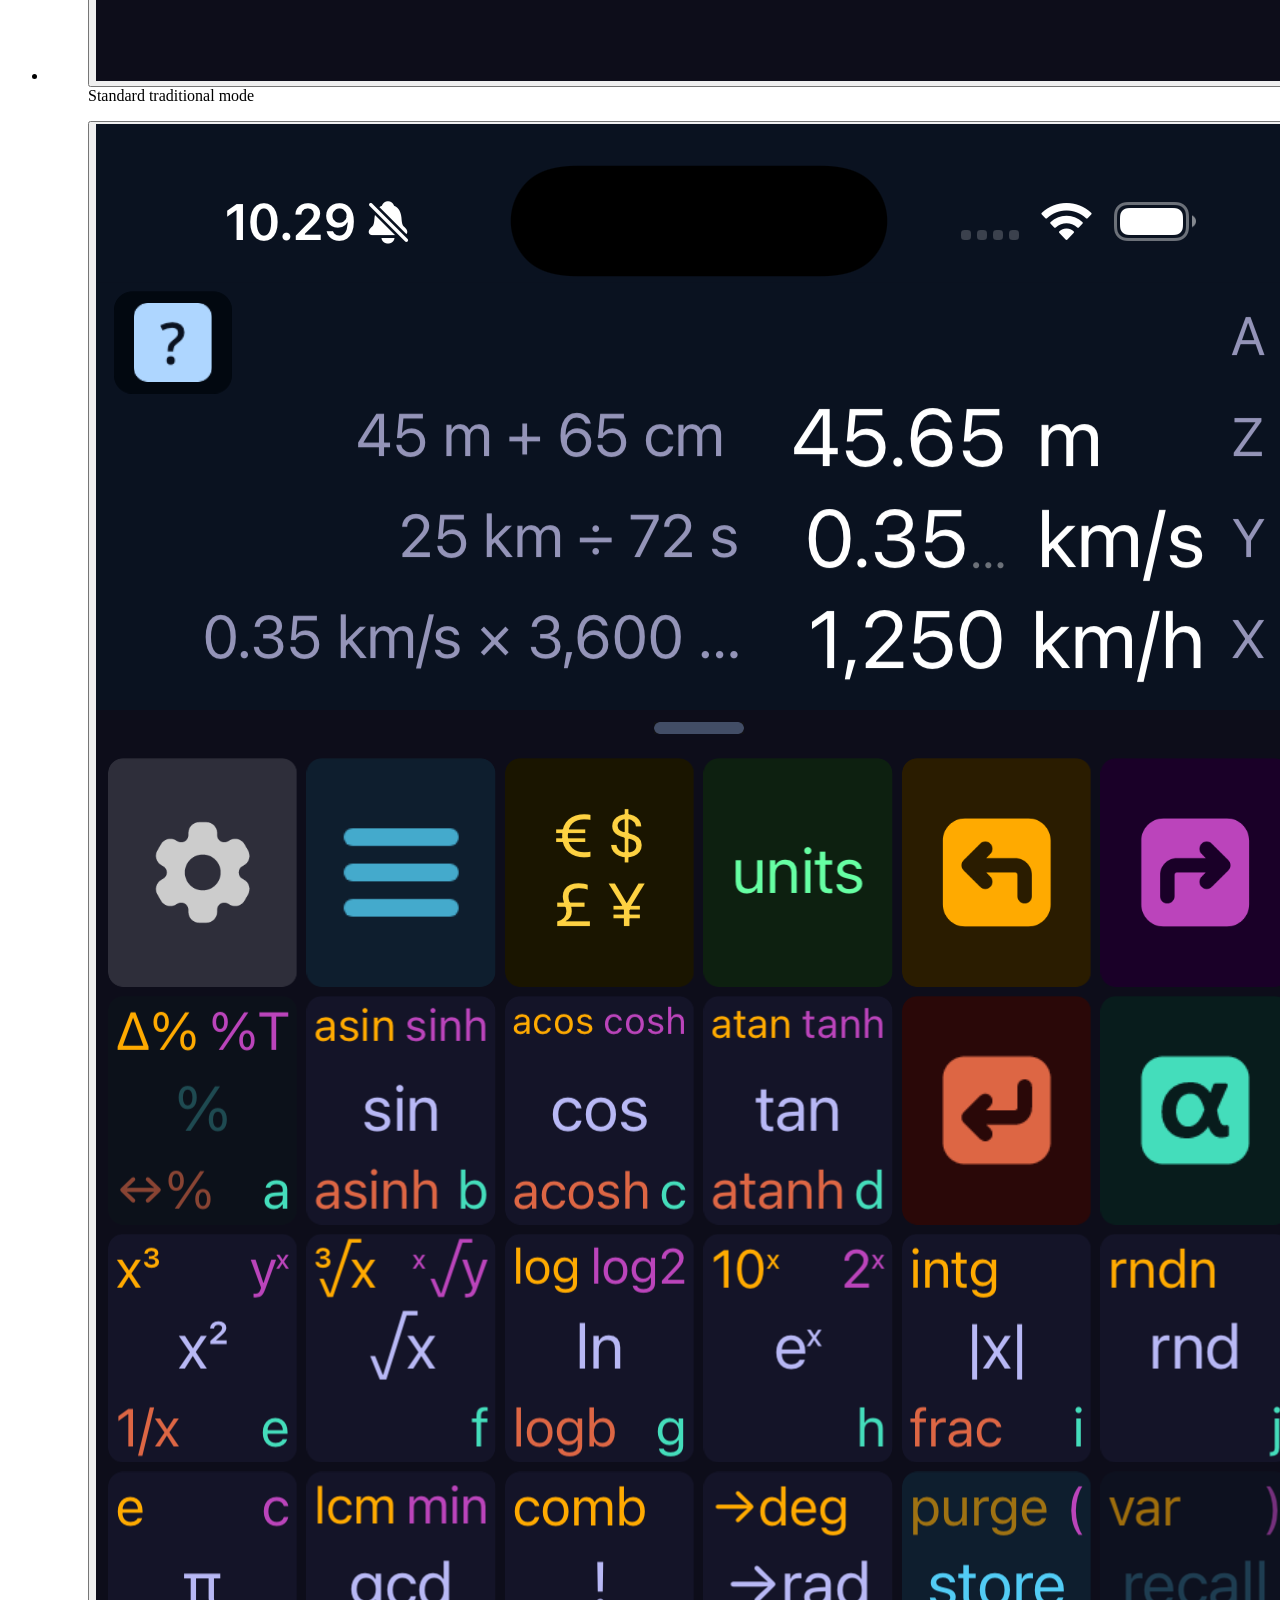
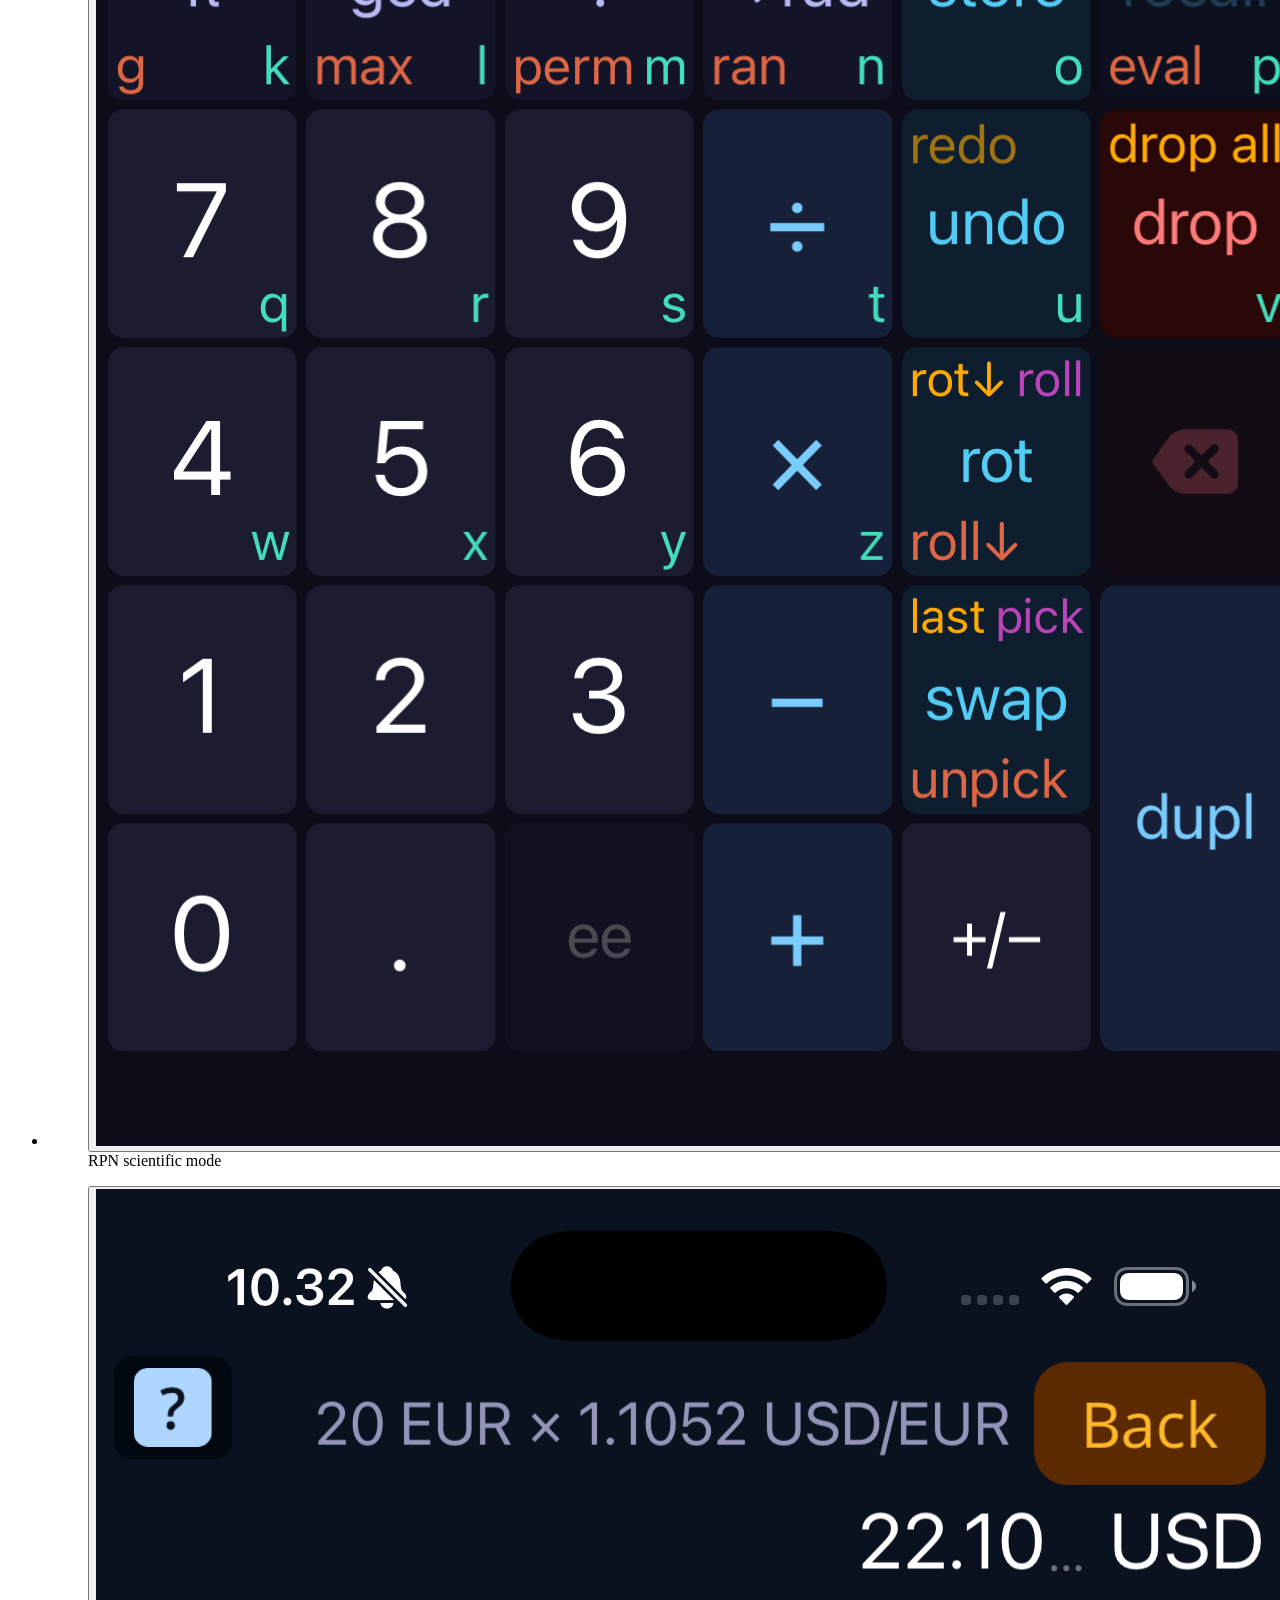
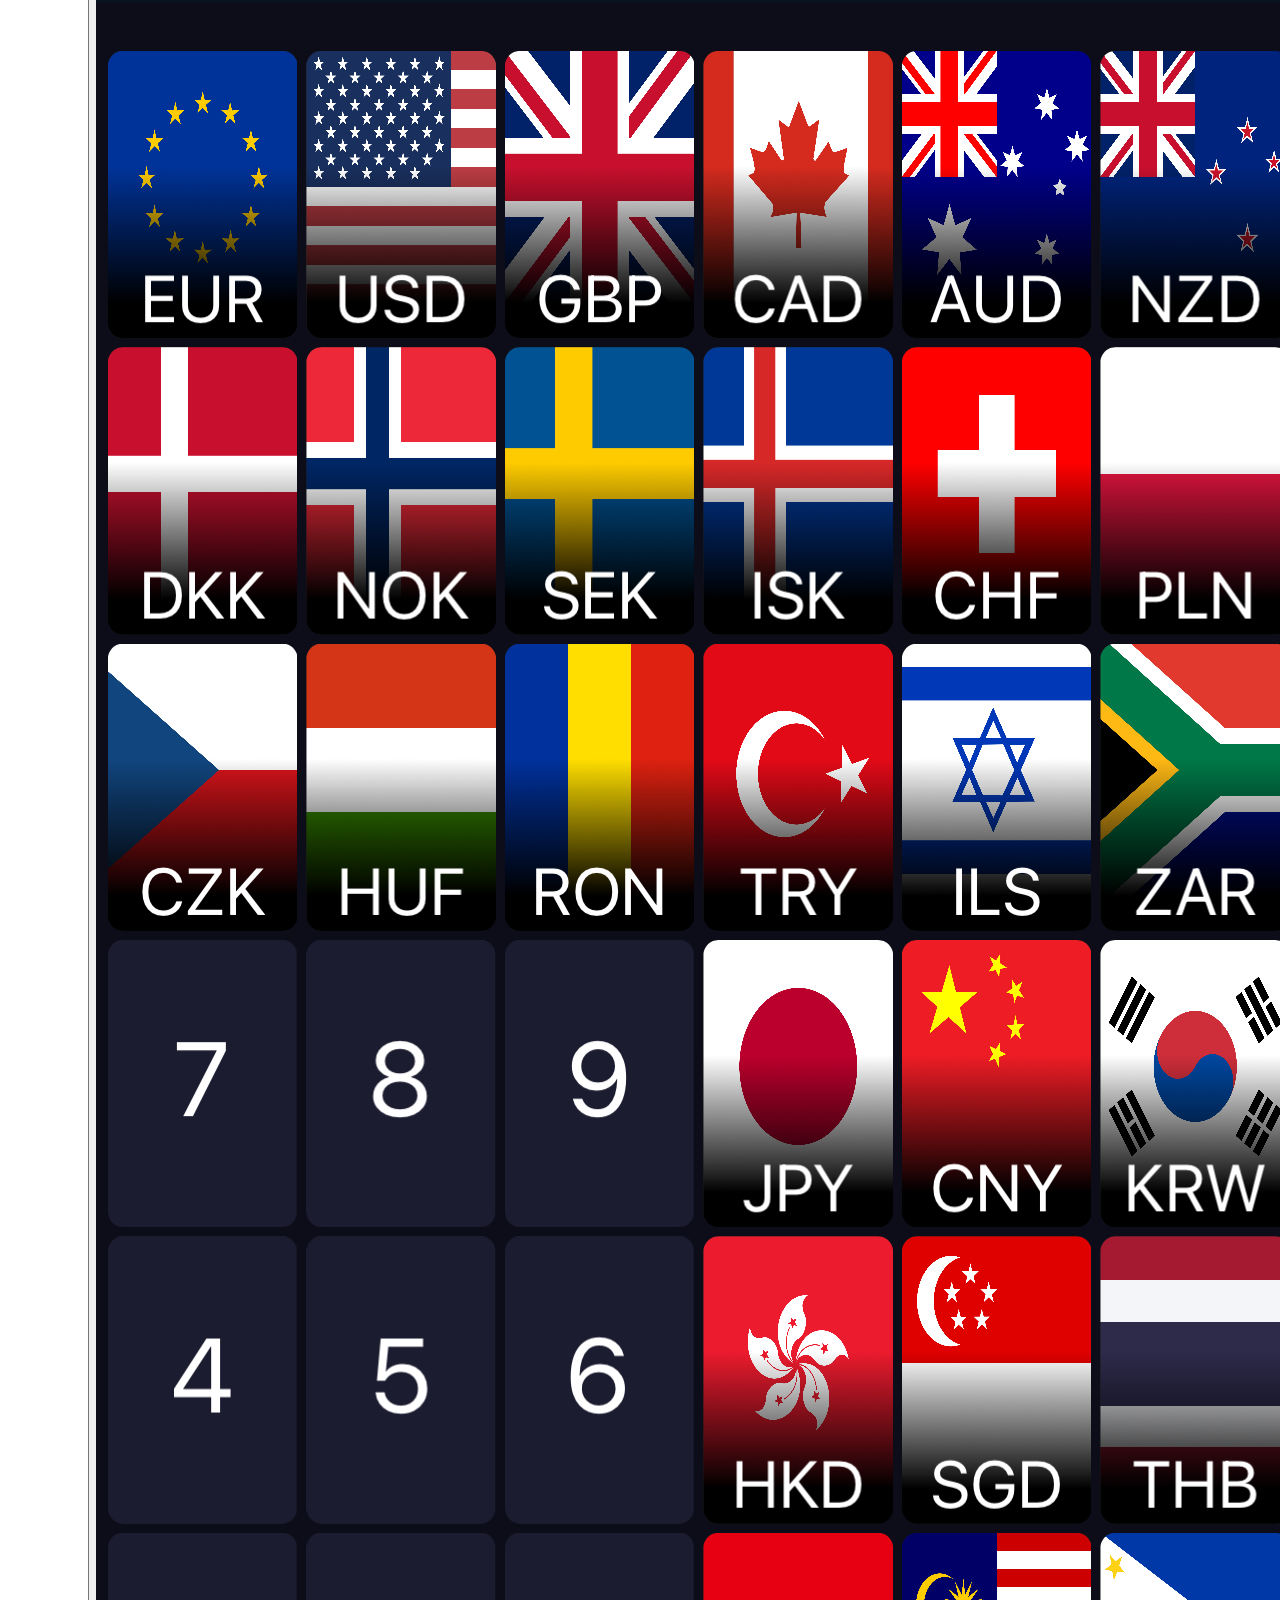
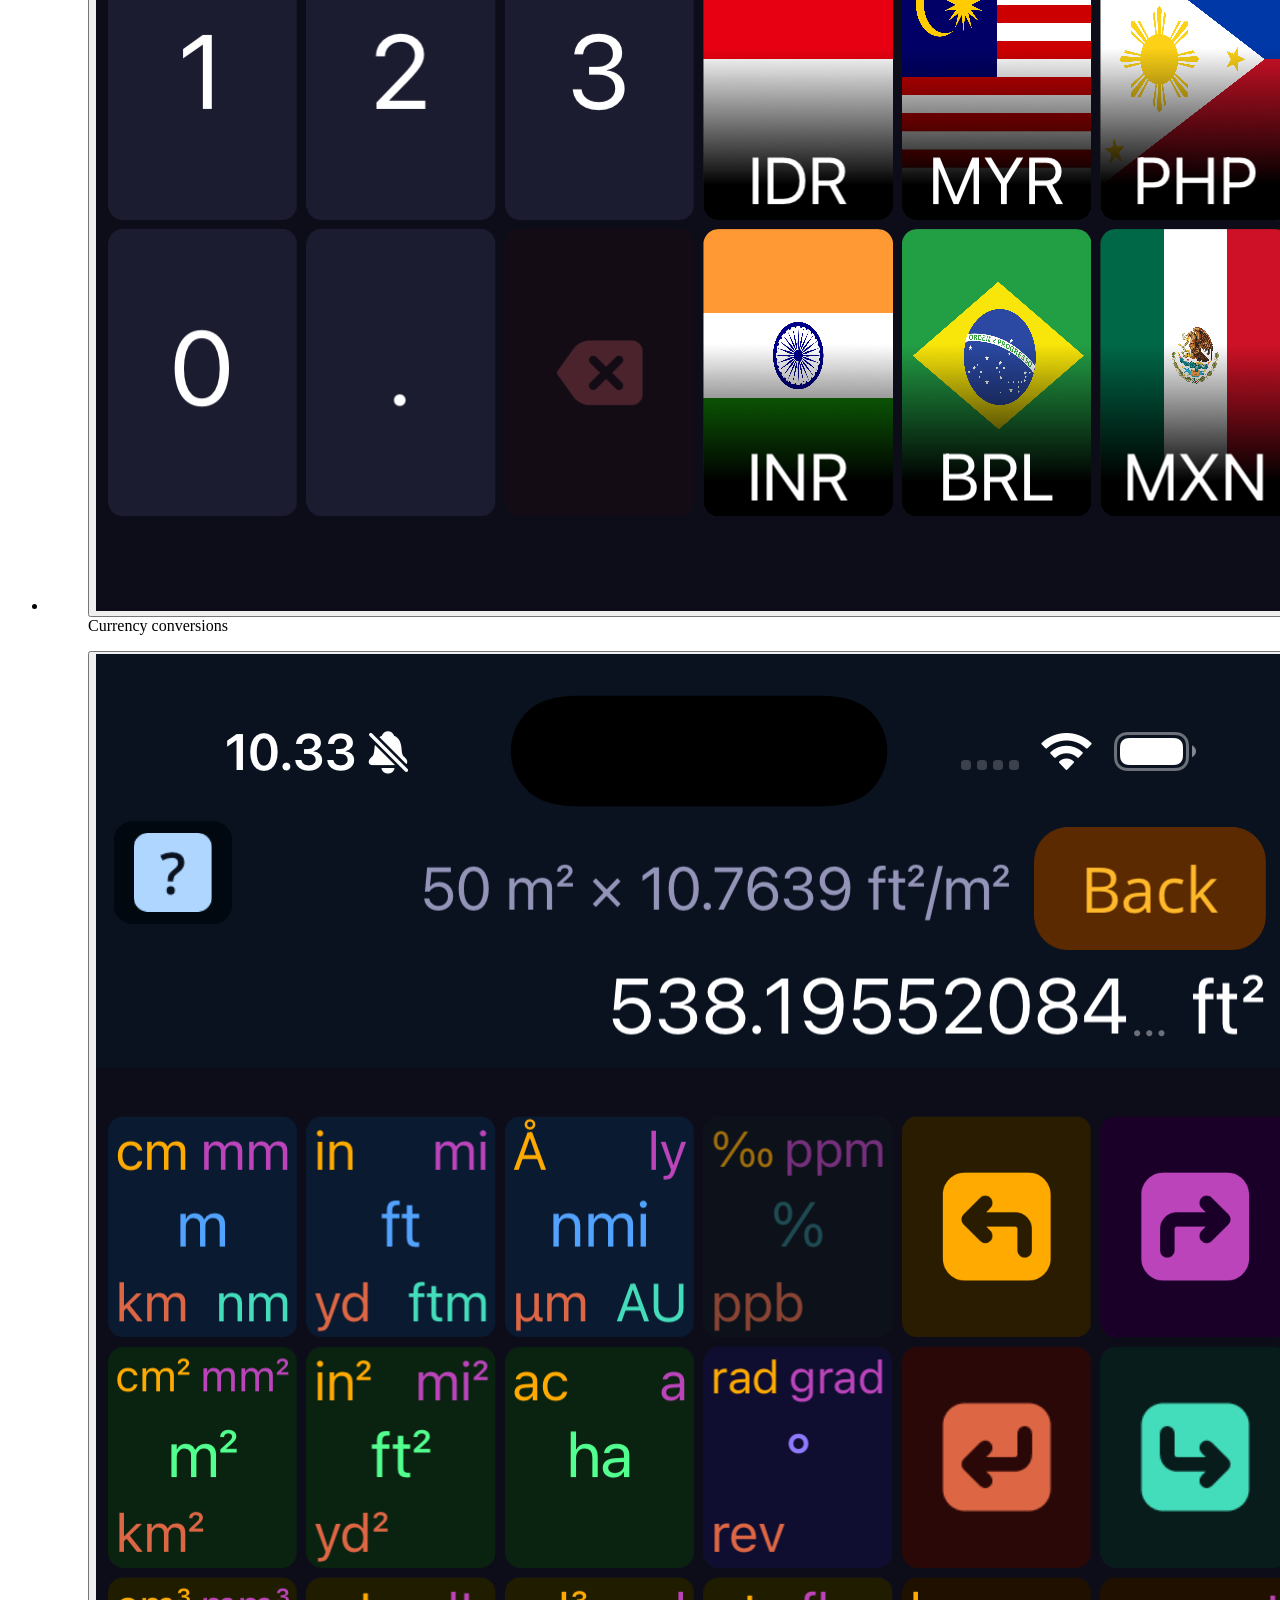
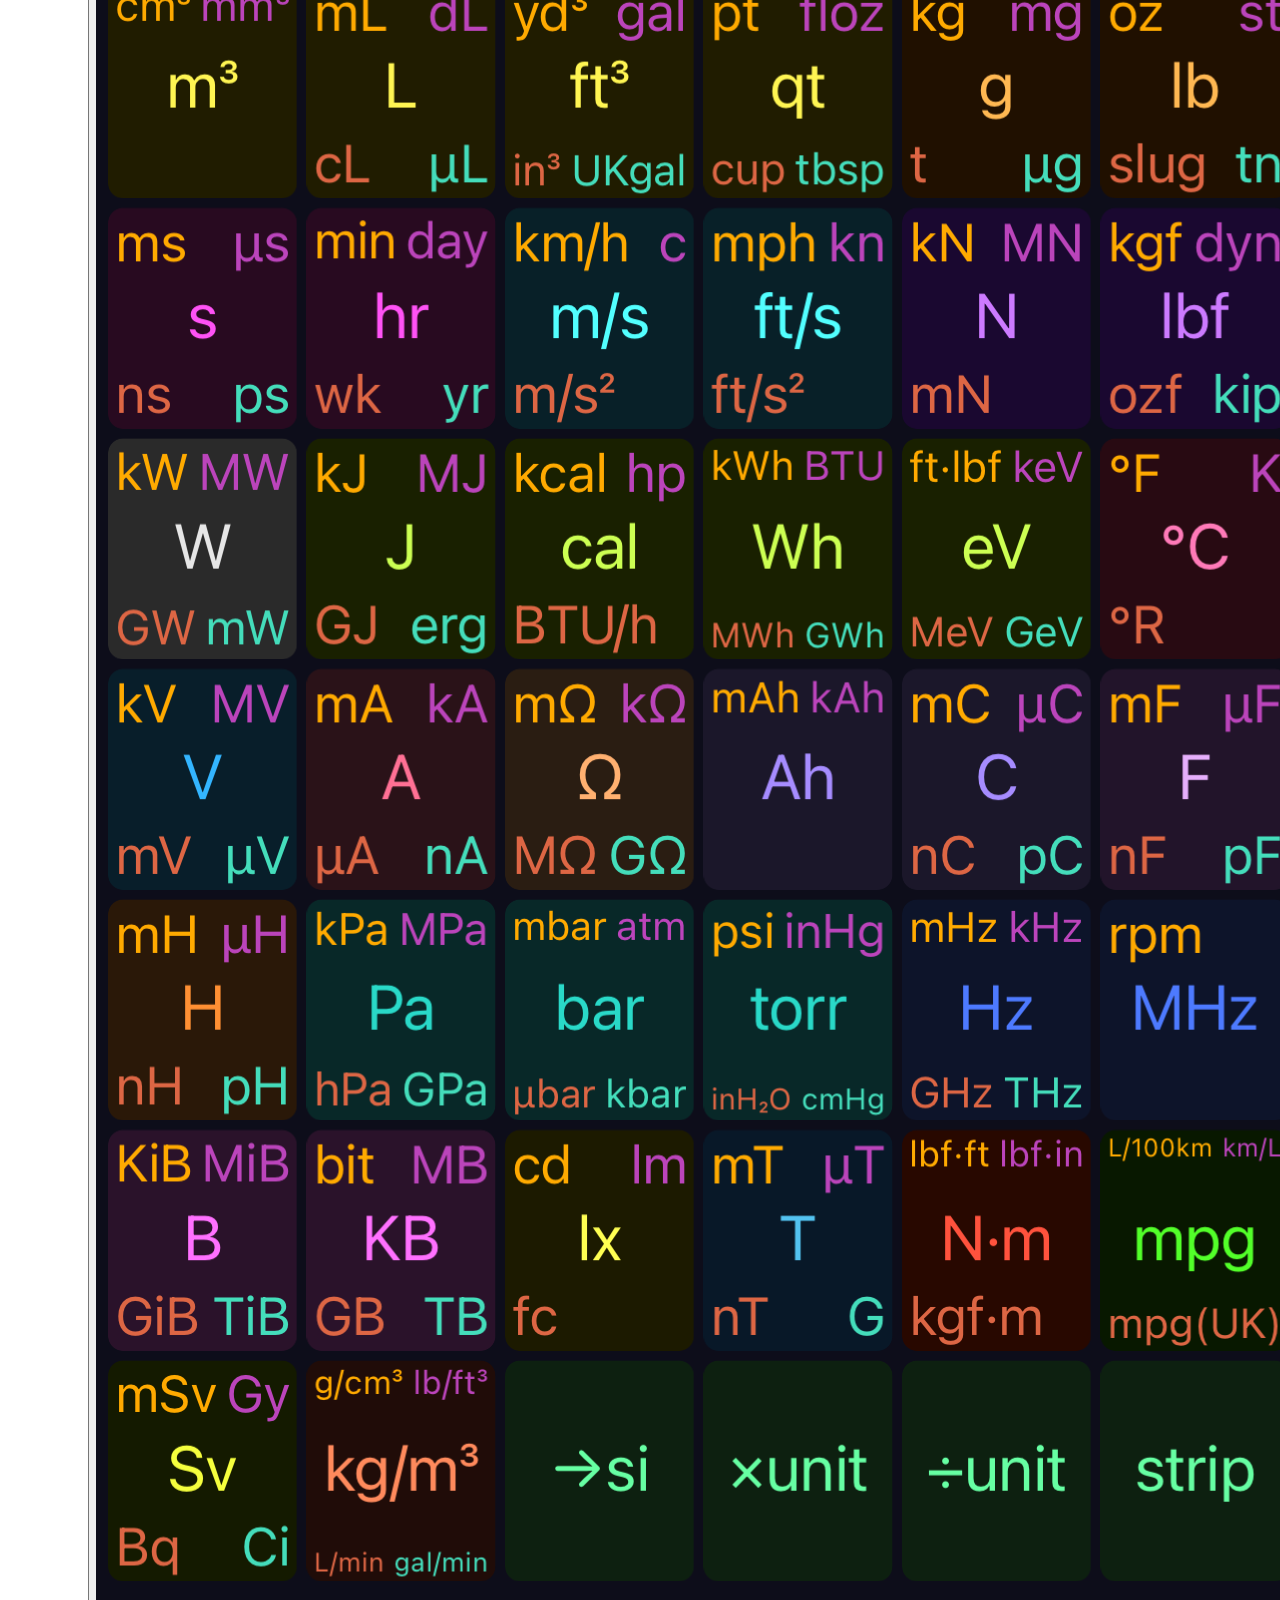
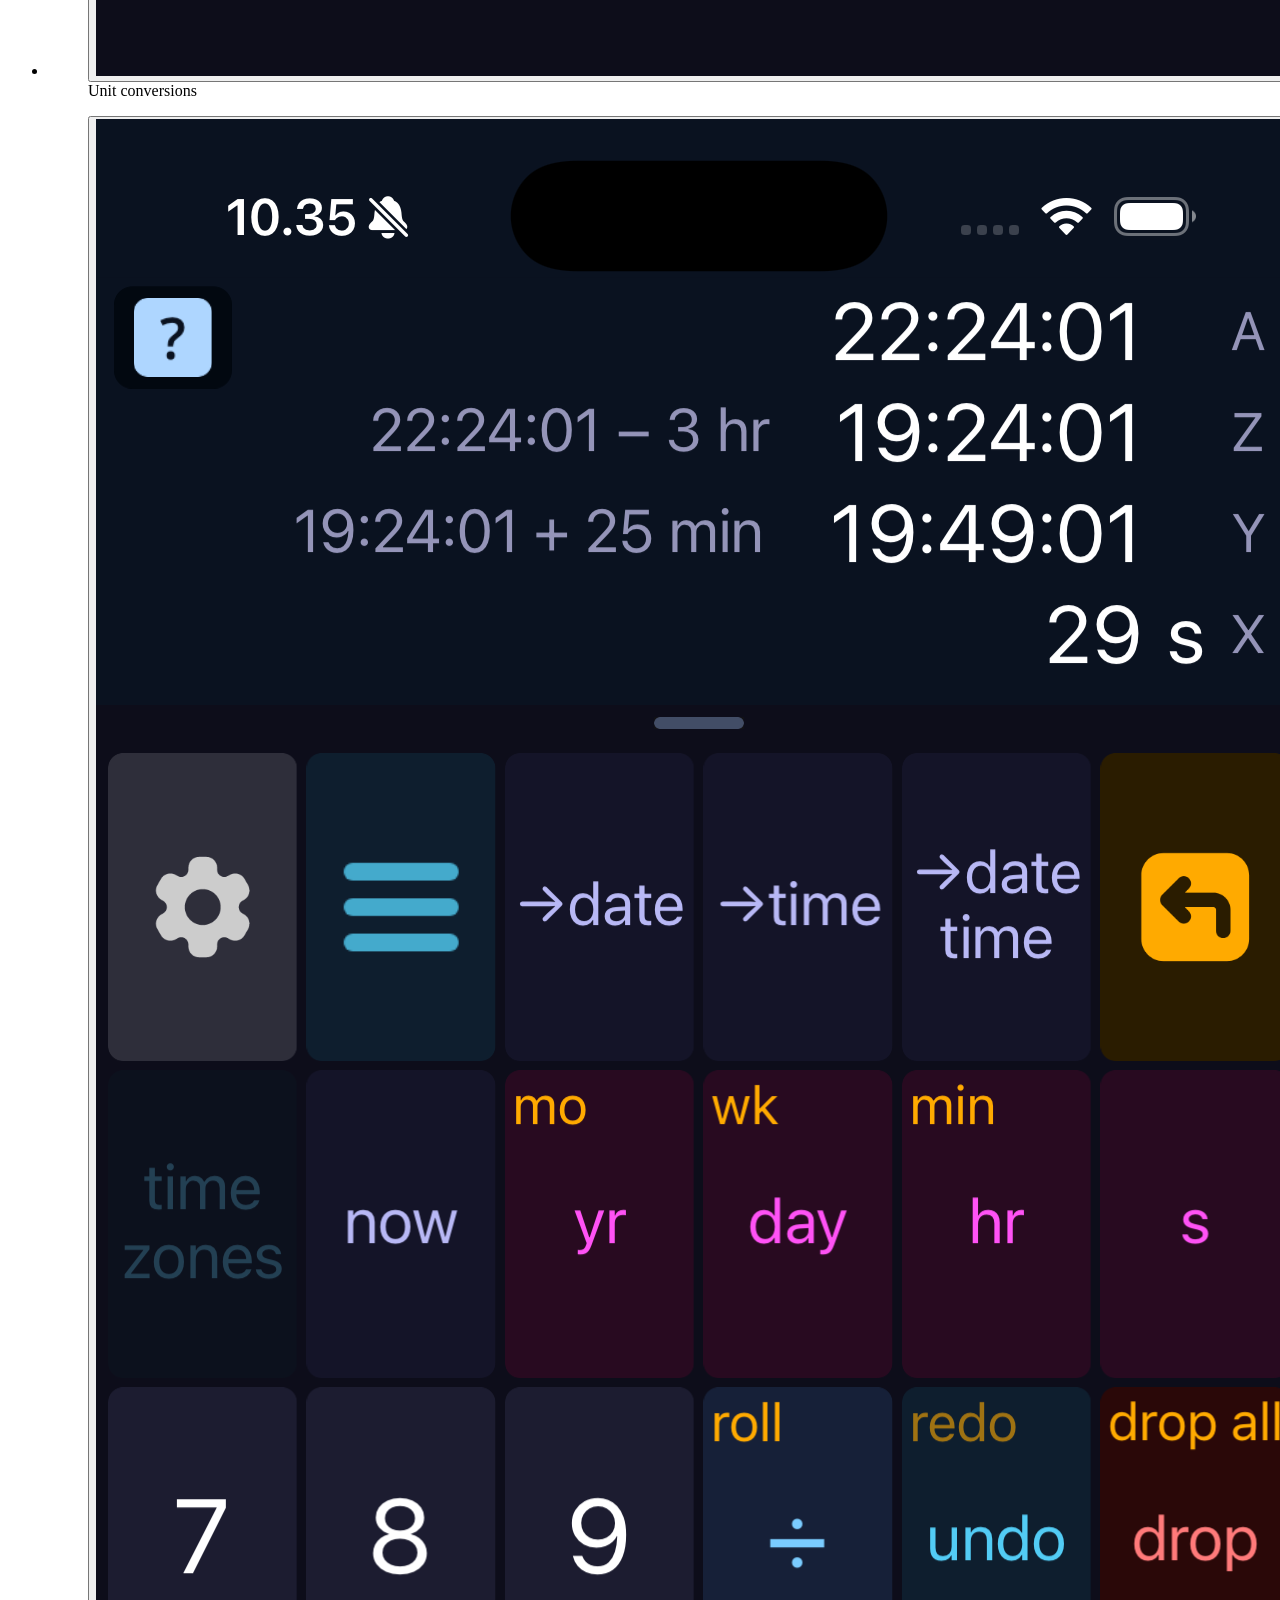
==== commit a5429960: "Drop 'one of the only' claim; add ECB exchange-rate section to privacy policy Co-Authored-By: Claude" ====
--- a/index.html
+++ b/index.html
@@ -23,9 +23,8 @@
   <h2>About Numatica</h2>
   <p>Numatica is a scientific calculator for iPhone and iPad built around one idea: give engineers,
     scientists, and students a calculator that doesn't force them into a single way of thinking.
-    Switch freely between Reverse Polish Notation (RPN) and Traditional algebraic entry — Numatica is
-    one of the only calculator apps that fully supports both, with dedicated layouts for each rather
-    than a bolted-on mode toggle.</p>
+    Switch freely between Reverse Polish Notation (RPN) and Traditional algebraic entry — Numatica
+    fully supports both, with dedicated layouts for each rather than a bolted-on mode toggle.</p>
   <p>RPN traces back to the classic HP calculators of the 1970s and 80s: instead of typing
     "3 + 4 =", you enter the numbers first and the operation last — 3, Enter, 4, +. No parentheses,
     no operator precedence to puzzle over, and once it clicks, it's noticeably faster for real
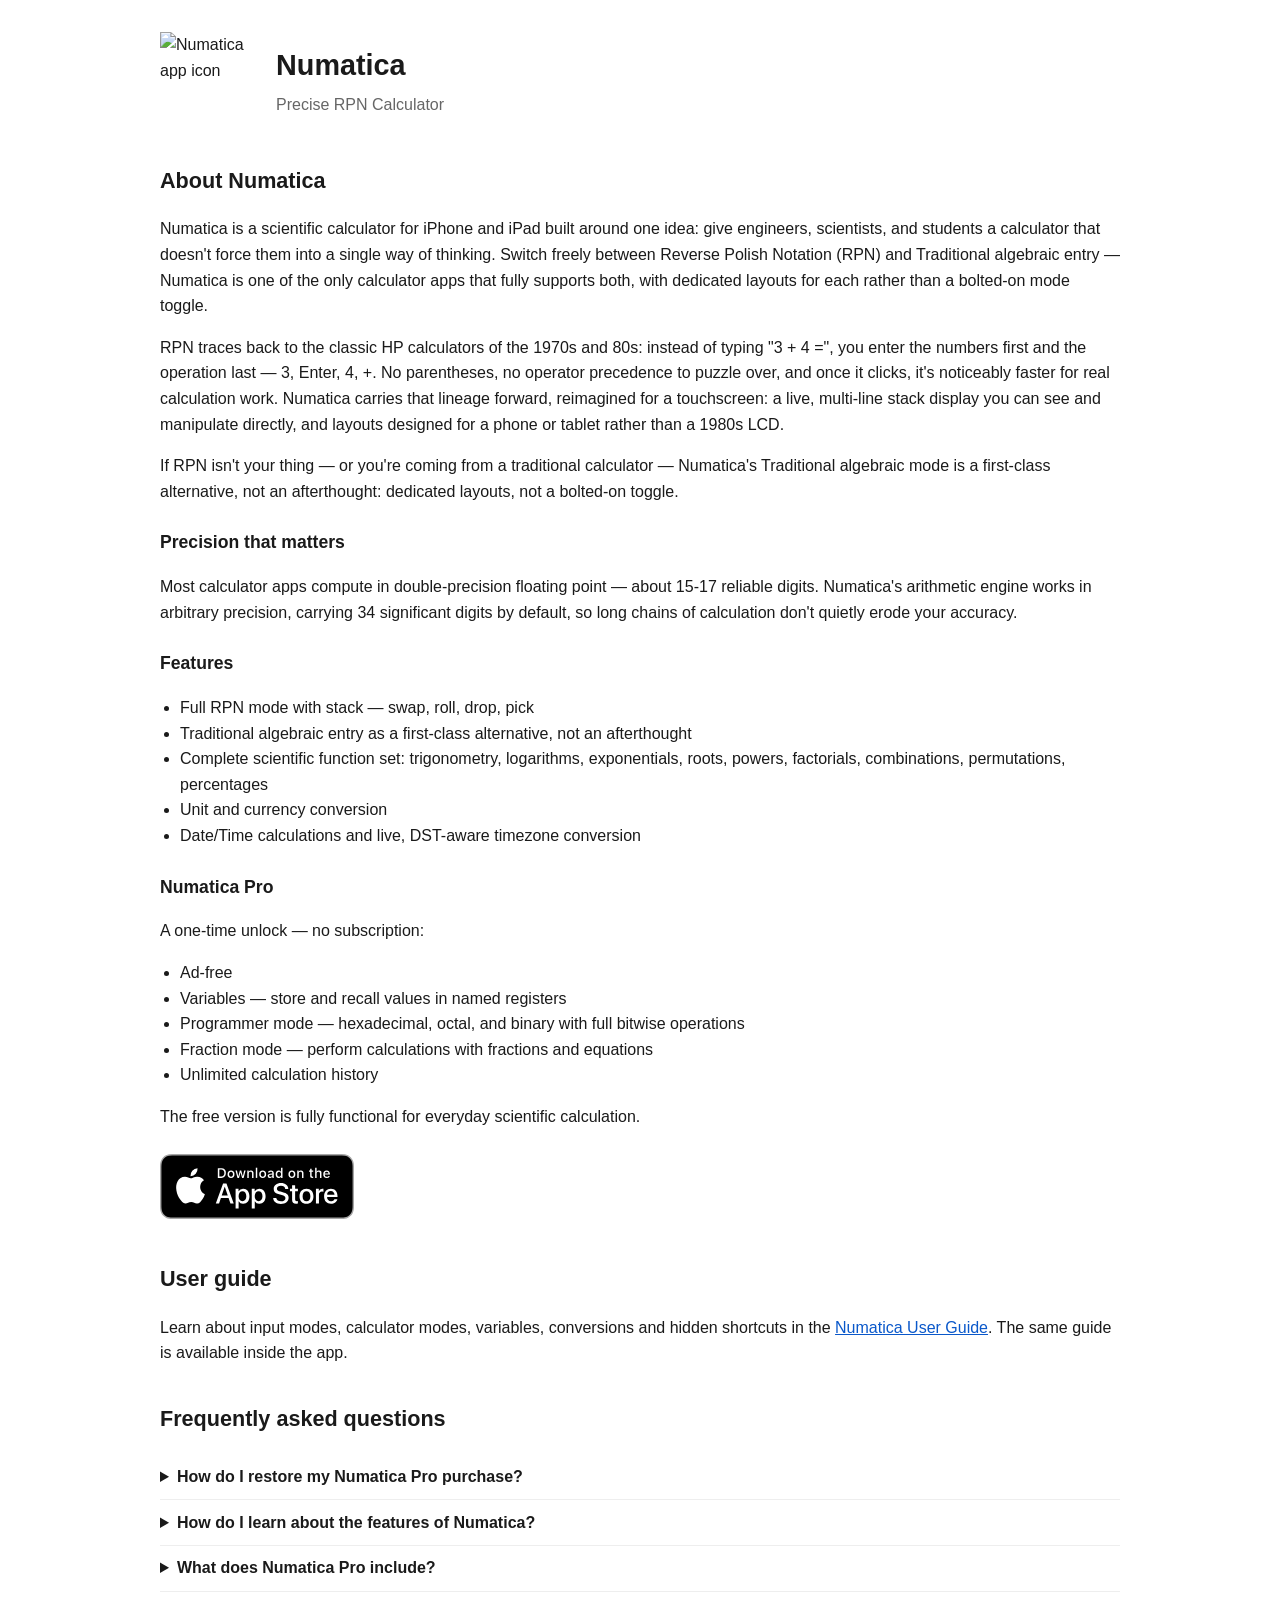
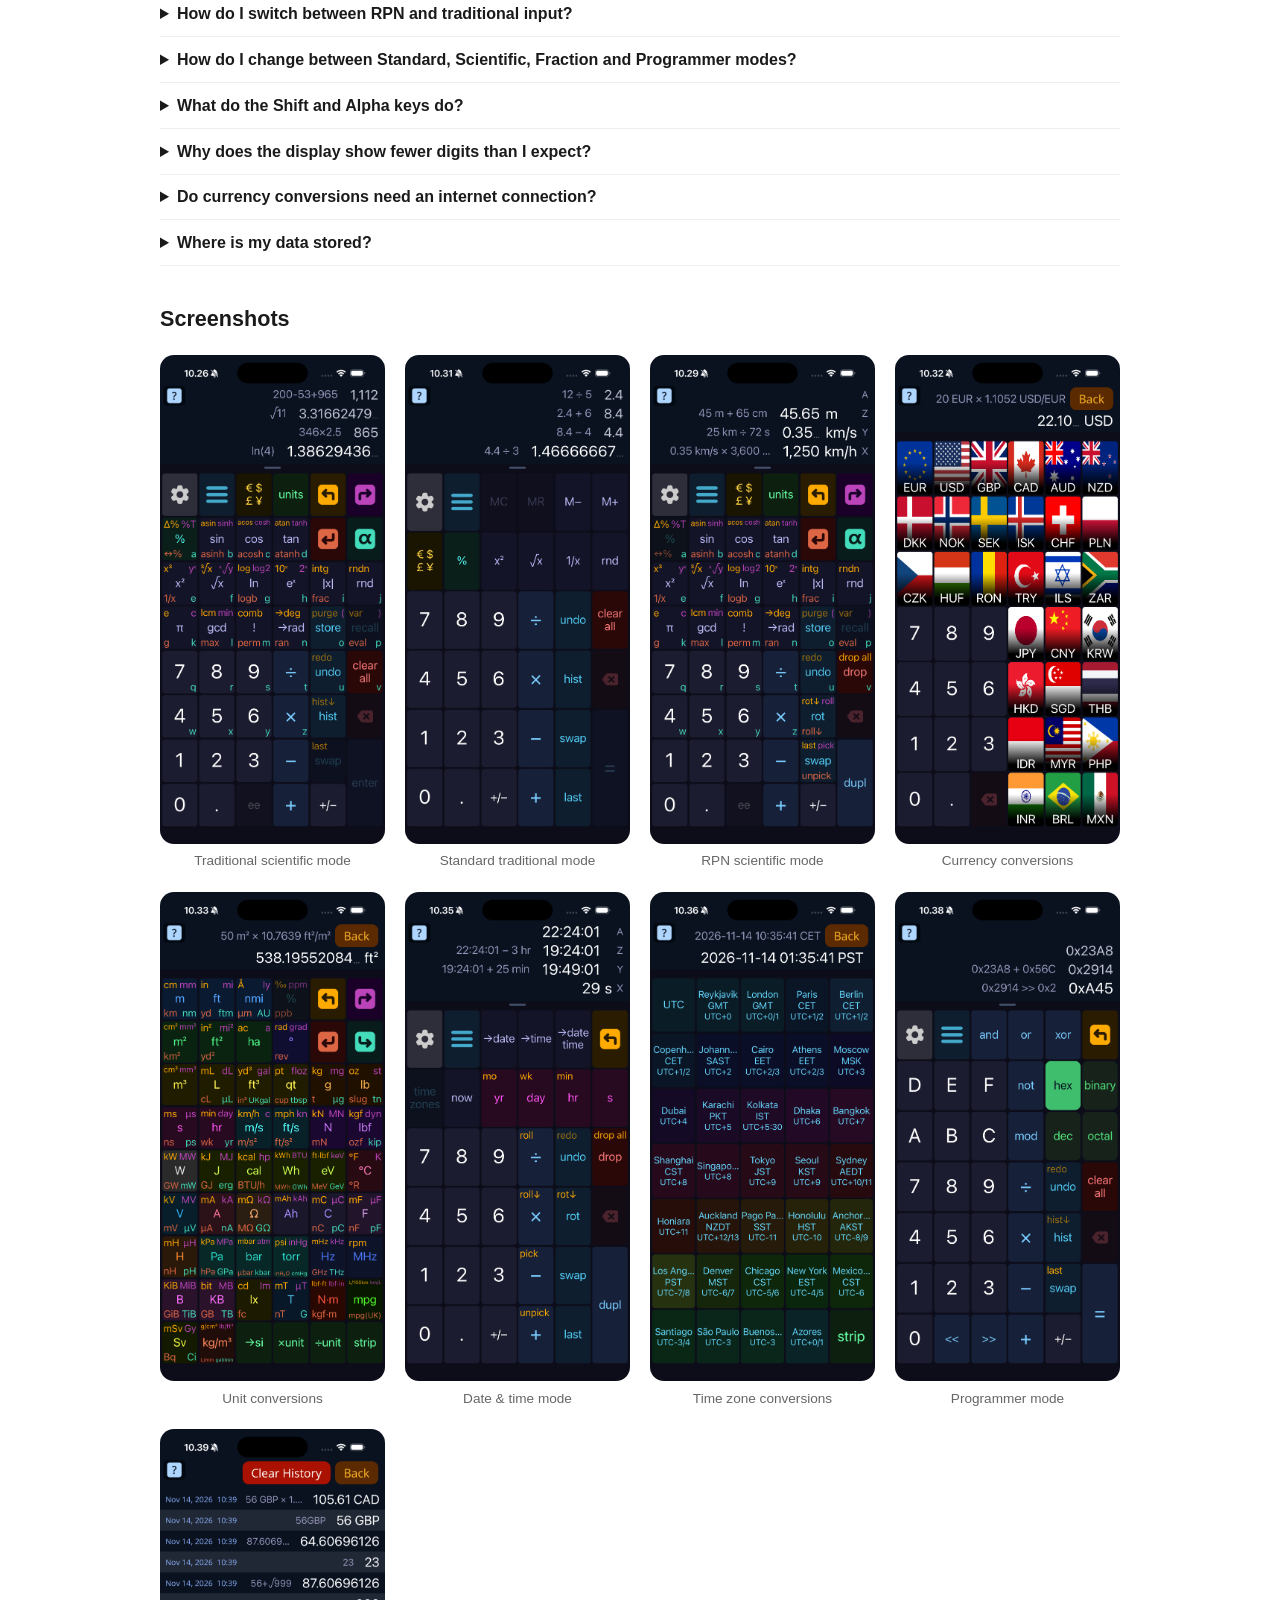
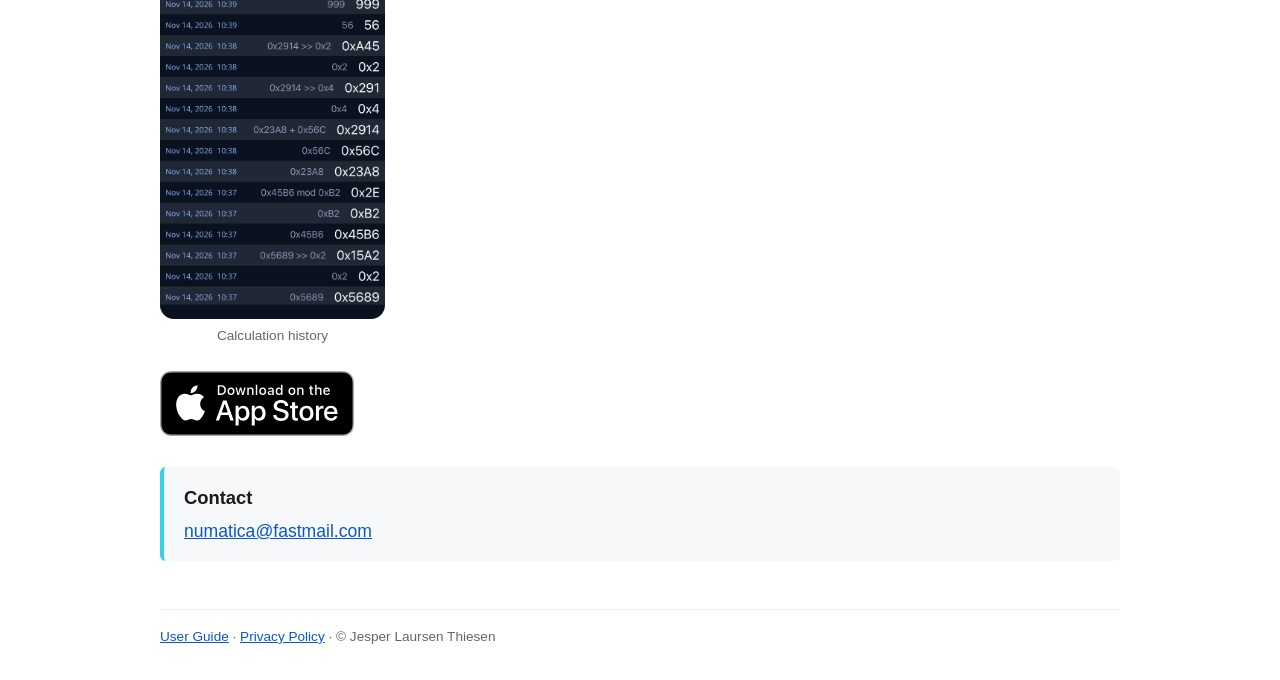
==== commit f06c2956: "Add App Store download badge to front page Co-Authored-By: Claude Opus 5.5 <noreply@anthropic.com>" ====
--- a/index.html
+++ b/index.html
@@ -23,8 +23,9 @@
   <h2>About Numatica</h2>
   <p>Numatica is a scientific calculator for iPhone and iPad built around one idea: give engineers,
     scientists, and students a calculator that doesn't force them into a single way of thinking.
-    Switch freely between Reverse Polish Notation (RPN) and Traditional algebraic entry — Numatica
-    fully supports both, with dedicated layouts for each rather than a bolted-on mode toggle.</p>
+    Switch freely between Reverse Polish Notation (RPN) and Traditional algebraic entry — Numatica is
+    one of the only calculator apps that fully supports both, with dedicated layouts for each rather
+    than a bolted-on mode toggle.</p>
   <p>RPN traces back to the classic HP calculators of the 1970s and 80s: instead of typing
     "3 + 4 =", you enter the numbers first and the operation last — 3, Enter, 4, +. No parentheses,
     no operator precedence to puzzle over, and once it clicks, it's noticeably faster for real
@@ -60,6 +61,12 @@
     <li>Unlimited calculation history</li>
   </ul>
   <p>The free version is fully functional for everyday scientific calculation.</p>
+
+  <p class="store-badge">
+    <a href="https://apps.apple.com/us/app/numatica/id6834112088">
+      <img src="img/app-store-badge.svg" alt="Download on the App Store" width="195" height="65">
+    </a>
+  </p>
 </section>
 
 <h2>User guide</h2>
@@ -138,6 +145,12 @@
   <li><figure><button class="zoom" type="button"><img src="img/08-programmer.png" width="1206" height="2622" loading="lazy" alt="Programmer mode with hexadecimal keypad"></button><figcaption>Programmer mode</figcaption></figure></li>
   <li><figure><button class="zoom" type="button"><img src="img/09-history.png" width="1206" height="2622" loading="lazy" alt="Calculation history"></button><figcaption>Calculation history</figcaption></figure></li>
 </ul>
+
+<p class="store-badge">
+  <a href="https://apps.apple.com/us/app/numatica/id6834112088">
+    <img src="img/app-store-badge.svg" alt="Download on the App Store" width="195" height="65">
+  </a>
+</p>
 
 <section class="contact">
   <h2>Contact</h2>
--- a/style.css
+++ b/style.css
@@ -0,0 +1,113 @@
+:root {
+  --bg: #ffffff;
+  --fg: #1a1a1a;
+  --muted: #666;
+  --rule: #eee;
+  --link: #0a58ca;
+  --card: #f6f8fa;
+  --accent: #35d1ea;
+  --navy: #1b2335;
+}
+@media (prefers-color-scheme: dark) {
+  :root {
+    --bg: #11151f;
+    --fg: #e8eaf0;
+    --muted: #9aa3b5;
+    --rule: #262d3d;
+    --link: #6cb6ff;
+    --card: #1b2335;
+  }
+}
+* { box-sizing: border-box; }
+body {
+  font-family: -apple-system, BlinkMacSystemFont, "Segoe UI", Roboto, Helvetica, Arial, sans-serif;
+  line-height: 1.6; color: var(--fg); background: var(--bg);
+  margin: 0; padding: 2rem 1.25rem;
+}
+main { max-width: 960px; margin: 0 auto; }
+main.narrow { max-width: 720px; }
+h1 { font-size: 1.8rem; margin-bottom: 0.25rem; }
+h2 { font-size: 1.35rem; margin-top: 2.25rem; }
+h3 { font-size: 1.1rem; margin-top: 1.5rem; }
+a { color: var(--link); }
+code, pre { font-family: ui-monospace, SFMono-Regular, Menlo, Consolas, monospace; }
+code { background: var(--card); padding: 0.1em 0.35em; border-radius: 4px; font-size: 0.92em; }
+hr { border: 0; border-top: 1px solid var(--rule); margin: 2rem 0; }
+.crumb { margin: 0 0 1rem; }
+.updated { color: var(--muted); font-size: 0.9rem; margin-top: 0; }
+
+header.hero { display: flex; align-items: center; gap: 1.25rem; margin-bottom: 1rem; }
+header.hero img { width: 96px; height: 96px; flex: none; }
+header.hero h1 { margin: 0; }
+header.hero p { margin: 0.25rem 0 0; color: var(--muted); }
+
+.store-badge { margin: 1.5rem 0; }
+.store-badge a { display: inline-block; line-height: 0; border-radius: 9px; }
+.store-badge img { display: block; width: auto; height: 65px; }
+.store-badge a:focus-visible { outline: 3px solid var(--accent); outline-offset: 3px; }
+
+.contact {
+  background: var(--card); border-left: 4px solid var(--accent);
+  border-radius: 6px; padding: 1rem 1.25rem; margin: 1.5rem 0;
+}
+.contact h2 { margin: 0 0 0.25rem; font-size: 1.15rem; }
+.contact p { margin: 0; font-size: 1.1rem; }
+
+details { border-bottom: 1px solid var(--rule); padding: 0.6rem 0; }
+summary { cursor: pointer; font-weight: 600; }
+details > :not(summary) { margin: 0.5rem 0 0; }
+details pre {
+  white-space: pre-wrap; overflow-wrap: anywhere; font-size: 0.8rem;
+  background: var(--card); padding: 0.75rem; border-radius: 6px;
+}
+
+.shots {
+  list-style: none; padding: 0; margin: 1rem 0;
+  display: grid; grid-template-columns: repeat(auto-fill, minmax(190px, 1fr)); gap: 1.25rem;
+}
+.shots figure { margin: 0; }
+.shots img {
+  display: block; width: 100%; height: auto;
+  border-radius: 14px;
+}
+.shots figcaption { text-align: center; font-size: 0.85rem; color: var(--muted); margin-top: 0.4rem; }
+
+footer {
+  max-width: 960px; margin: 3rem auto 0; color: var(--muted); font-size: 0.85rem;
+  border-top: 1px solid var(--rule); padding-top: 1rem;
+}
+
+.about h3 { margin-top: 1.5rem; }
+.about ul { padding-left: 1.25rem; }
+
+.shots .zoom {
+  display: block; width: 100%; padding: 0; border: 0; background: none;
+  cursor: zoom-in; border-radius: 14px;
+}
+.shots .zoom:focus-visible { outline: 3px solid var(--accent); outline-offset: 3px; }
+
+html.lb-open { overflow: hidden; }
+.lightbox {
+  position: fixed; inset: 0; width: 100vw; height: 100vh; max-width: none; max-height: none;
+  margin: 0; padding: 0; border: 0; background: rgba(8, 11, 18, 0.94); color: #fff;
+  cursor: zoom-out;
+}
+.lightbox[open] { display: flex; flex-direction: column; align-items: center; justify-content: center; }
+.lightbox::backdrop { background: rgba(8, 11, 18, 0.94); }
+.lightbox img {
+  max-width: 100vw; max-height: calc(100vh - 3rem); width: auto; height: auto; object-fit: contain;
+}
+.lb-caption { margin: 0; height: 3rem; line-height: 3rem; font-size: 0.95rem; color: #cfd6e4; }
+.lb-btn {
+  position: absolute; border: 0; border-radius: 50%; width: 2.75rem; height: 2.75rem;
+  background: rgba(255, 255, 255, 0.14); color: #fff; font-size: 1.75rem; line-height: 1;
+  cursor: pointer;
+}
+.lb-btn:hover, .lb-btn:focus-visible { background: rgba(255, 255, 255, 0.28); }
+.lb-close { top: 0.75rem; right: 0.75rem; }
+.lb-prev { left: 0.75rem; top: 50%; transform: translateY(-50%); }
+.lb-next { right: 0.75rem; top: 50%; transform: translateY(-50%); }
+@media (prefers-reduced-motion: no-preference) {
+  .lightbox[open] { animation: lb-fade 0.15s ease-out; }
+  @keyframes lb-fade { from { opacity: 0; } to { opacity: 1; } }
+}
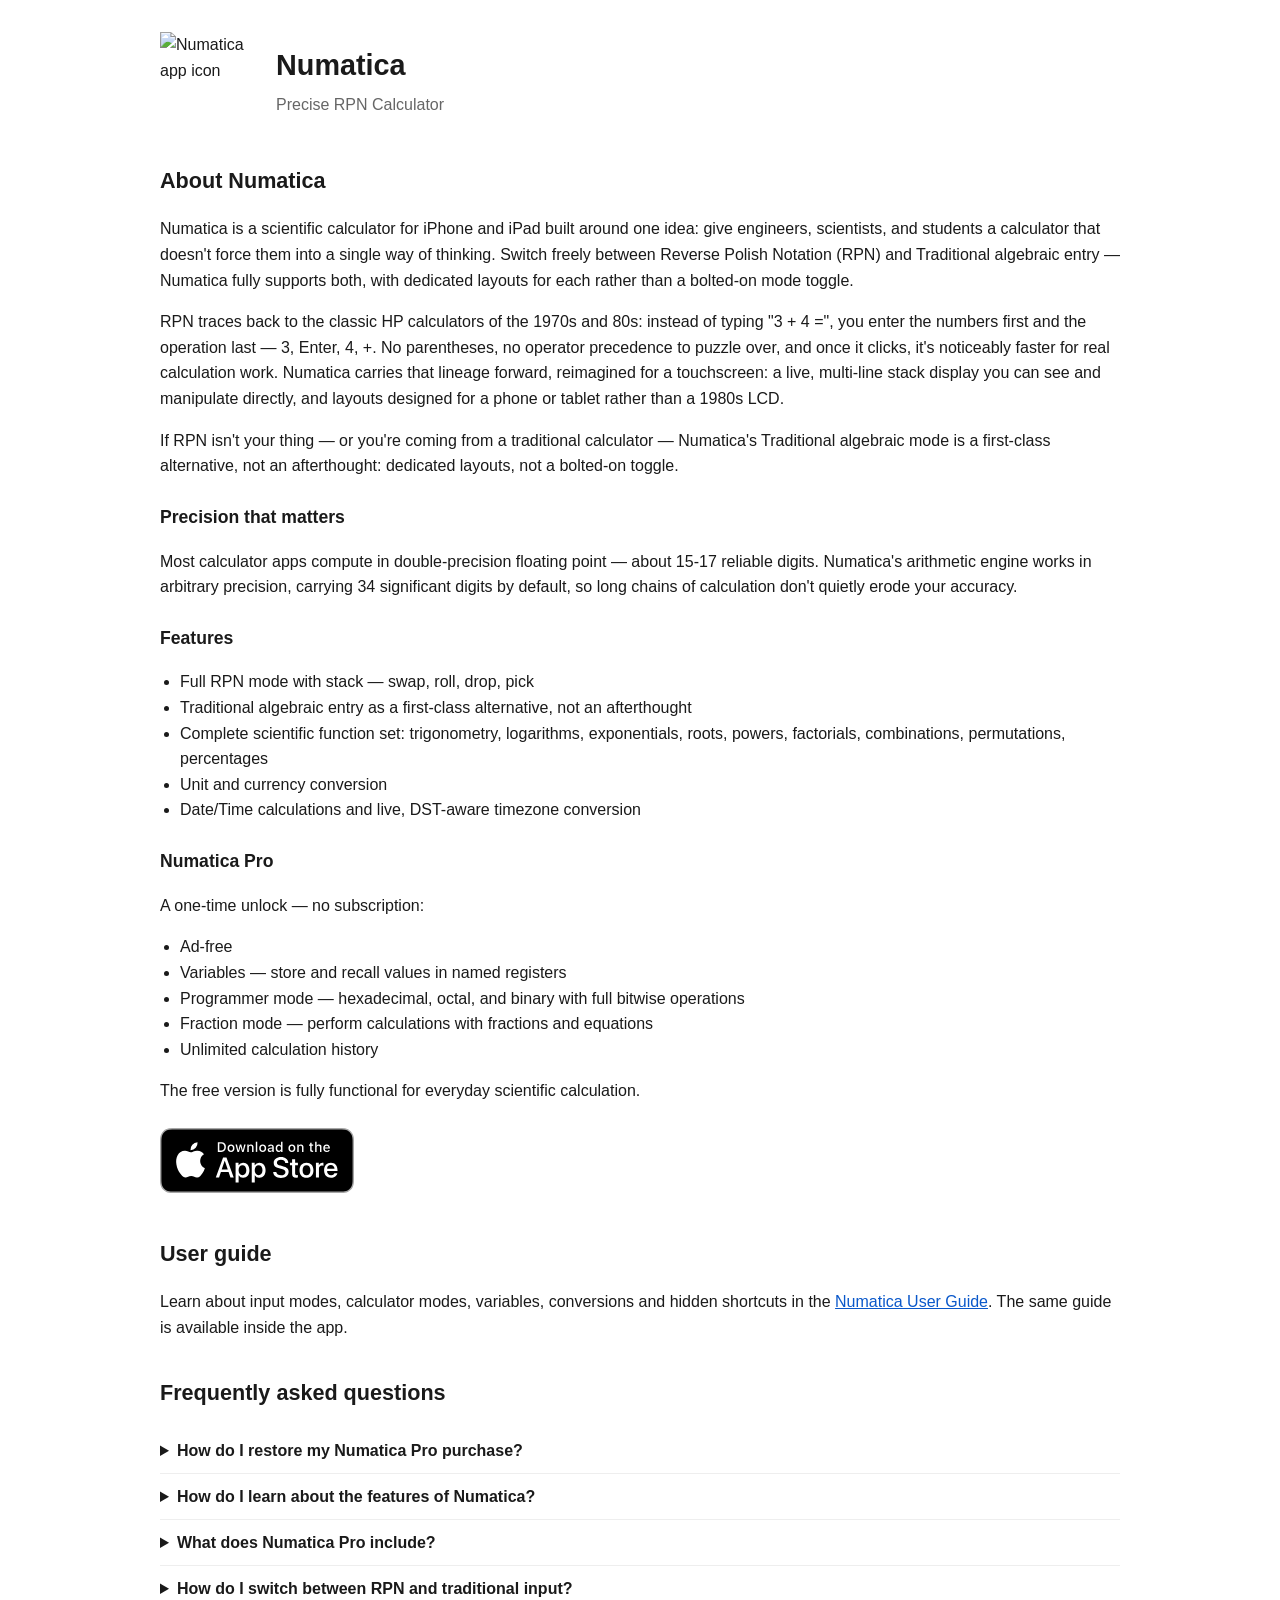
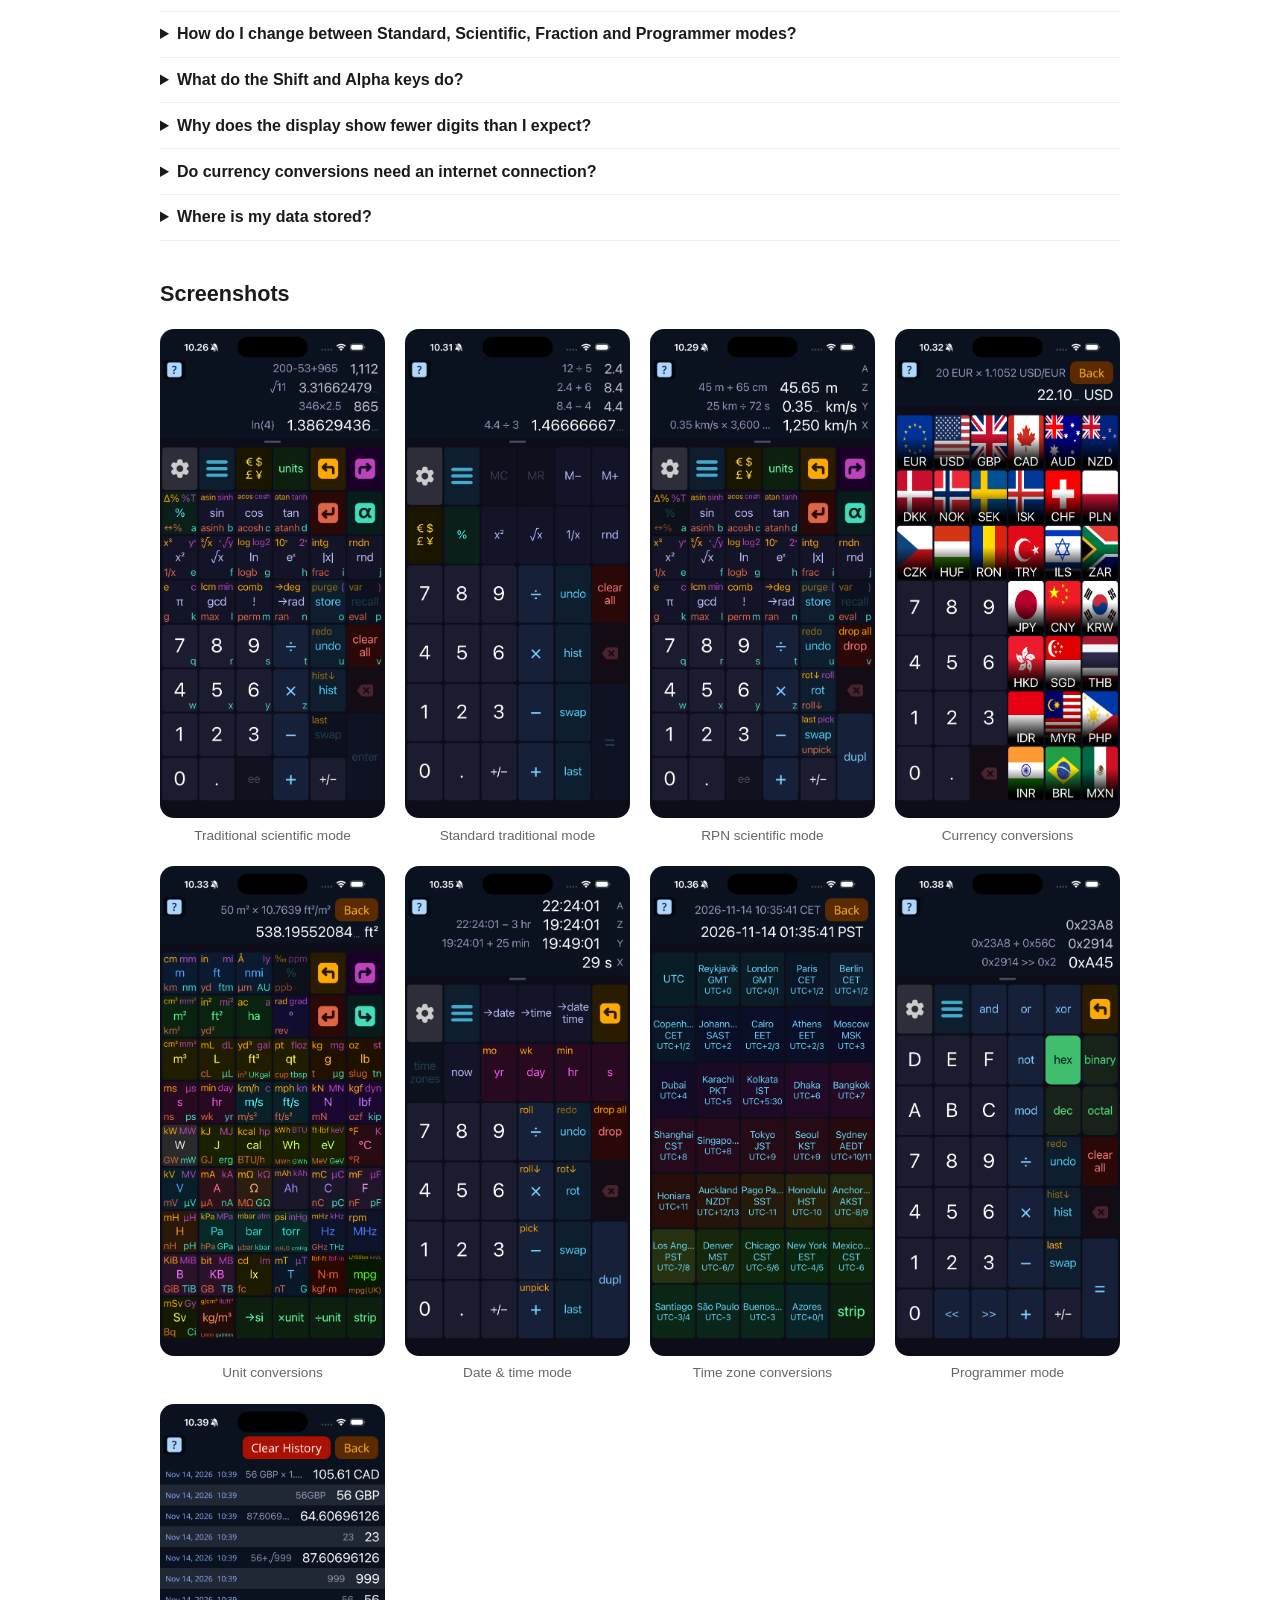
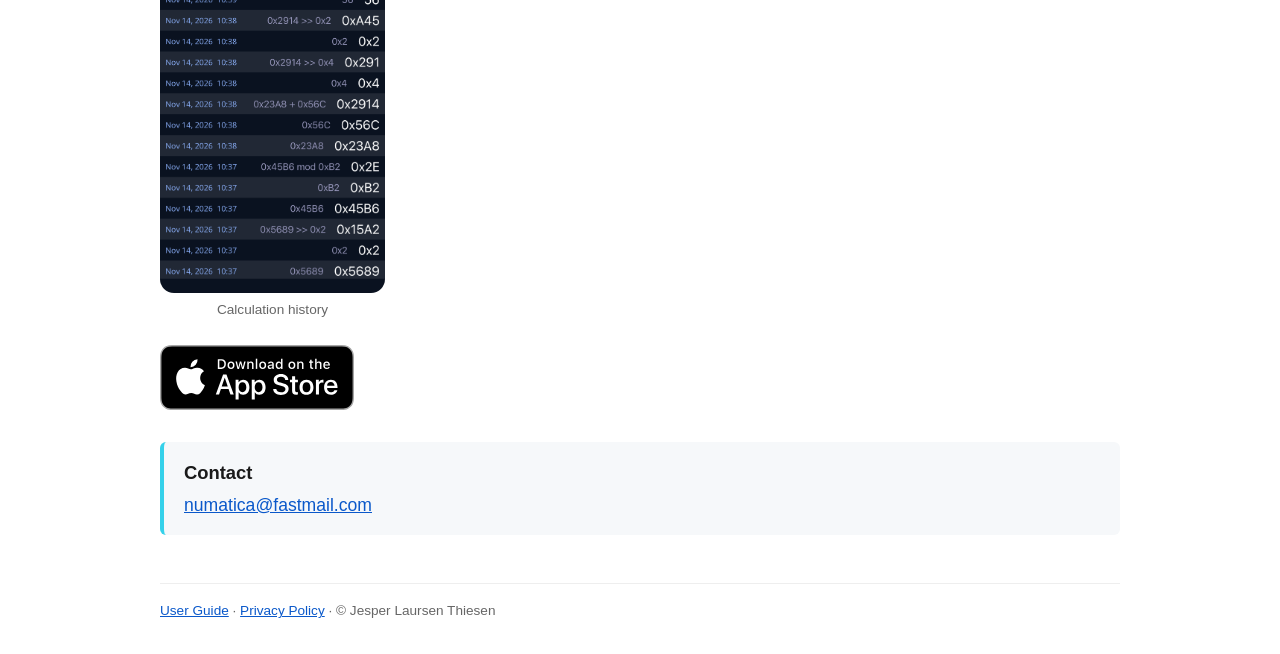
==== commit 02d3e0d5: "Merge pull request #4 from jthiesen/appstore Add App Store download badge to front page" ====
--- a/index.html
+++ b/index.html
@@ -23,9 +23,8 @@
   <h2>About Numatica</h2>
   <p>Numatica is a scientific calculator for iPhone and iPad built around one idea: give engineers,
     scientists, and students a calculator that doesn't force them into a single way of thinking.
-    Switch freely between Reverse Polish Notation (RPN) and Traditional algebraic entry — Numatica is
-    one of the only calculator apps that fully supports both, with dedicated layouts for each rather
-    than a bolted-on mode toggle.</p>
+    Switch freely between Reverse Polish Notation (RPN) and Traditional algebraic entry — Numatica
+    fully supports both, with dedicated layouts for each rather than a bolted-on mode toggle.</p>
   <p>RPN traces back to the classic HP calculators of the 1970s and 80s: instead of typing
     "3 + 4 =", you enter the numbers first and the operation last — 3, Enter, 4, +. No parentheses,
     no operator precedence to puzzle over, and once it clicks, it's noticeably faster for real
